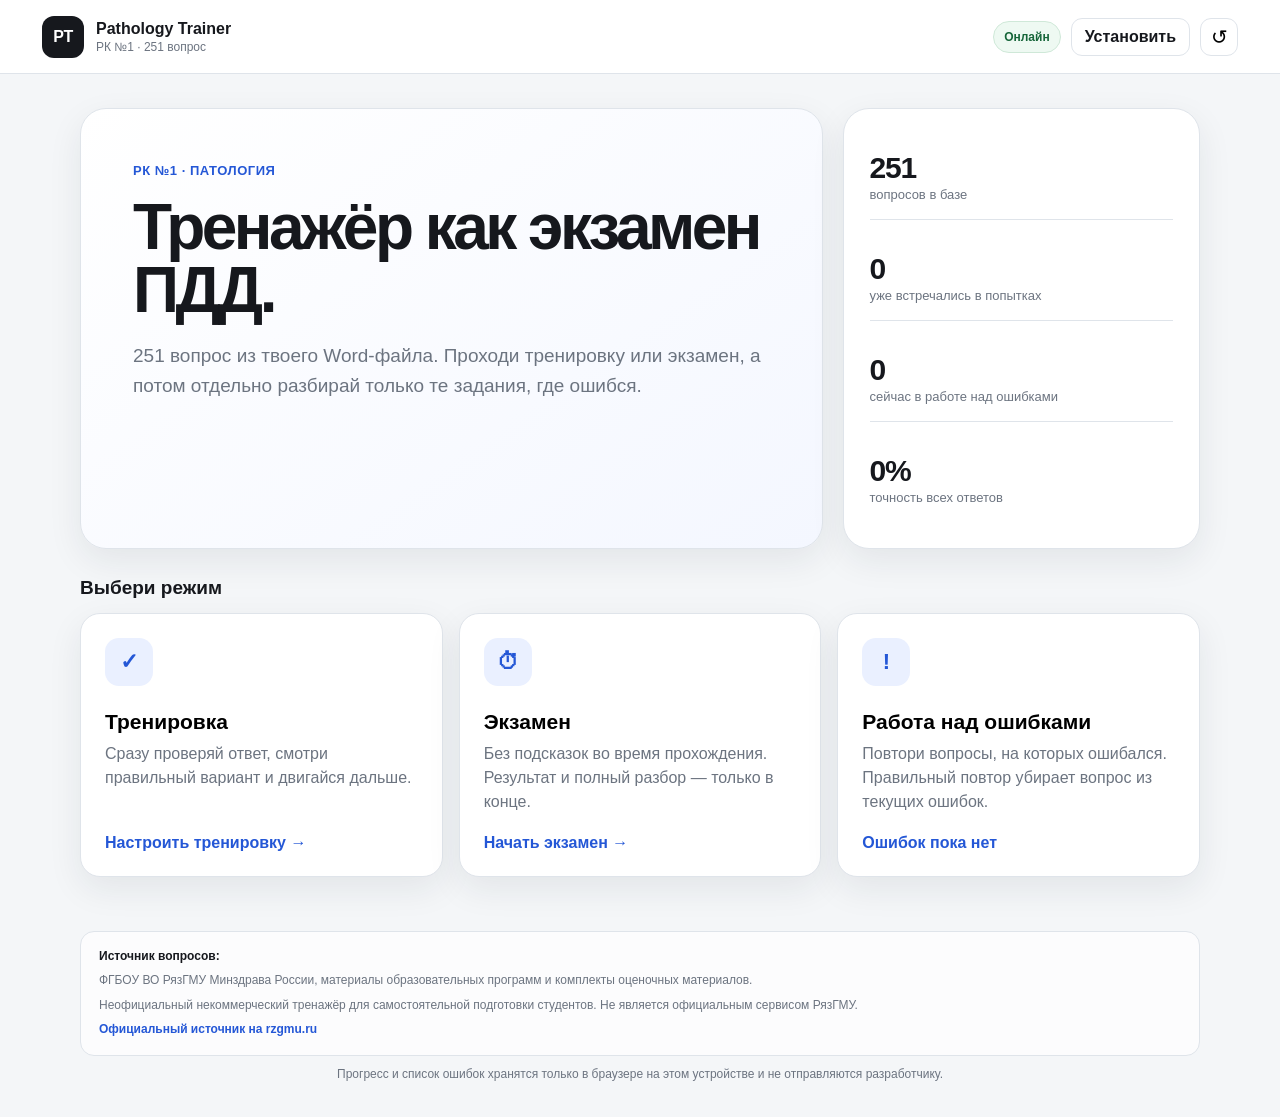
==== index.html @ e867bf4a "Add files via upload" ====
<!doctype html>
<html lang="ru">
<head>
  <meta charset="utf-8" />
  <meta name="viewport" content="width=device-width, initial-scale=1, viewport-fit=cover" />
  <meta name="theme-color" content="#16181d" />
  <meta name="color-scheme" content="light" />
  <meta name="description" content="Неофициальный некоммерческий учебный тренажёр по патологии: тренировка, экзамен и работа над ошибками." />
  <meta name="robots" content="noindex, nofollow, noarchive" />
  <meta name="referrer" content="no-referrer" />
  <meta http-equiv="Content-Security-Policy" content="default-src 'self'; script-src 'self'; style-src 'self' 'unsafe-inline'; img-src 'self' data:; connect-src 'self'; worker-src 'self'; manifest-src 'self'; object-src 'none'; frame-src 'none'; media-src 'none'; base-uri 'none'; form-action 'none'" />
  <meta name="apple-mobile-web-app-capable" content="yes" />
  <meta name="apple-mobile-web-app-status-bar-style" content="default" />
  <meta name="apple-mobile-web-app-title" content="Патология" />
  <title>Pathology Trainer — РК №1</title>
  <link rel="manifest" href="manifest.webmanifest" />
  <link rel="apple-touch-icon" href="icons/apple-touch-icon.png" />
  <link rel="icon" href="icons/icon-192.png" sizes="192x192" />
  <link rel="stylesheet" href="css/app.css" />
</head>
<body>
  <header class="topbar">
    <button class="brand" id="brandButton" type="button" aria-label="На главную">
      <span class="brand-mark">PT</span>
      <span><strong>Pathology Trainer</strong><small>РК №1 · 251 вопрос</small></span>
    </button>
    <div class="top-actions">
      <span class="network-pill" id="networkPill" aria-live="polite">Онлайн</span>
      <button class="install-button" id="installButton" type="button">Установить</button>
      <button class="icon-button" id="resetButton" type="button" title="Сбросить прогресс" aria-label="Сбросить прогресс">↺</button>
    </div>
  </header>

  <main id="app" class="app-shell" aria-live="polite"></main>

  <footer class="footer">
    <div class="source-notice">
      <strong>Источник вопросов:</strong> ФГБОУ ВО РязГМУ Минздрава России, материалы образовательных программ и комплекты оценочных материалов.
      <span>Неофициальный некоммерческий тренажёр для самостоятельной подготовки студентов. Не является официальным сервисом РязГМУ.</span>
      <a href="https://www.rzgmu.ru/sveden/education/eduop/" target="_blank" rel="noopener noreferrer external">Официальный источник на rzgmu.ru</a>
    </div>
    <div class="footer-meta">Прогресс и список ошибок хранятся только в браузере на этом устройстве и не отправляются разработчику.</div>
  </footer>

  <div class="toast" id="toast" role="status" aria-live="polite"></div>

  <dialog class="install-dialog" id="installDialog">
    <div class="dialog-head">
      <strong>Установить как приложение</strong>
      <button class="dialog-close" id="closeInstallDialog" type="button" aria-label="Закрыть">×</button>
    </div>
    <div id="installDialogBody" class="dialog-body"></div>
  </dialog>

  <script src="data/questions.js"></script>
  <script src="js/app.js"></script>
  <script src="js/pwa.js"></script>
</body>
</html>
---- css/app.css ----
:root {
  --bg: #f4f6f8;
  --panel: #ffffff;
  --text: #16181d;
  --muted: #6c7480;
  --line: #dfe4ea;
  --accent: #2457d6;
  --accent-soft: #eaf0ff;
  --good: #1d7a46;
  --good-soft: #eaf7ef;
  --bad: #b42318;
  --bad-soft: #fff0ee;
  --warn: #8a5b00;
  --warn-soft: #fff7df;
  --shadow: 0 12px 34px rgba(25, 37, 56, 0.08);
  --radius: 20px;
}

* { box-sizing: border-box; }
html { -webkit-text-size-adjust: 100%; }
body {
  margin: 0;
  min-height: 100vh;
  font-family: Inter, ui-sans-serif, -apple-system, BlinkMacSystemFont, "Segoe UI", Roboto, Arial, sans-serif;
  background: var(--bg);
  color: var(--text);
}
button, select, input { font: inherit; }
button { cursor: pointer; }

.topbar {
  position: sticky;
  top: 0;
  z-index: 20;
  display: flex;
  justify-content: space-between;
  align-items: center;
  gap: 16px;
  min-height: 74px;
  padding: 12px clamp(16px, 4vw, 42px);
  border-bottom: 1px solid var(--line);
  background: rgba(255,255,255,.93);
  backdrop-filter: blur(14px);
}
.brand {
  display: flex;
  align-items: center;
  gap: 12px;
  border: 0;
  background: transparent;
  padding: 0;
  color: inherit;
  text-align: left;
}
.brand-mark {
  display: grid;
  place-items: center;
  width: 42px;
  height: 42px;
  border-radius: 12px;
  background: var(--text);
  color: white;
  font-weight: 800;
  letter-spacing: -.03em;
}
.brand strong, .brand small { display: block; }
.brand strong { font-size: 16px; }
.brand small { margin-top: 2px; color: var(--muted); font-size: 12px; }
.top-actions { display: flex; align-items: center; gap: 10px; }
.icon-button {
  width: 38px;
  height: 38px;
  border: 1px solid var(--line);
  border-radius: 11px;
  background: white;
  font-size: 20px;
}

.app-shell {
  width: min(1120px, calc(100% - 28px));
  margin: 34px auto 54px;
}
.hero {
  display: grid;
  grid-template-columns: 1.35fr .65fr;
  gap: 20px;
  margin-bottom: 22px;
}
.hero-main, .hero-stats, .panel, .mode-card, .result-card, .review-card {
  border: 1px solid var(--line);
  background: var(--panel);
  box-shadow: var(--shadow);
}
.hero-main {
  border-radius: 26px;
  padding: clamp(26px, 5vw, 52px);
  background: linear-gradient(145deg, #ffffff 0%, #f4f7ff 100%);
}
.eyebrow {
  display: inline-flex;
  align-items: center;
  gap: 8px;
  margin-bottom: 18px;
  color: var(--accent);
  font-weight: 750;
  font-size: 13px;
  letter-spacing: .04em;
  text-transform: uppercase;
}
.hero h1 {
  margin: 0;
  max-width: 760px;
  font-size: clamp(34px, 6vw, 64px);
  line-height: .98;
  letter-spacing: -.055em;
}
.hero p {
  max-width: 710px;
  margin: 20px 0 0;
  color: var(--muted);
  font-size: clamp(16px, 2vw, 19px);
  line-height: 1.55;
}
.hero-stats {
  border-radius: 26px;
  padding: 26px;
  display: grid;
  align-content: center;
  gap: 16px;
}
.stat-line {
  padding: 16px 0;
  border-bottom: 1px solid var(--line);
}
.stat-line:last-child { border-bottom: 0; }
.stat-line strong { display: block; font-size: 30px; letter-spacing: -.04em; }
.stat-line span { color: var(--muted); font-size: 13px; }

.section-title { margin: 28px 0 14px; font-size: 19px; }
.mode-grid {
  display: grid;
  grid-template-columns: repeat(3, 1fr);
  gap: 16px;
}
.mode-card {
  min-height: 220px;
  border-radius: var(--radius);
  padding: 24px;
  display: flex;
  flex-direction: column;
  align-items: flex-start;
  text-align: left;
  transition: transform .15s ease, border-color .15s ease;
}
.mode-card:hover { transform: translateY(-2px); border-color: #b8c5db; }
.mode-icon {
  display: grid;
  place-items: center;
  width: 48px;
  height: 48px;
  border-radius: 14px;
  background: var(--accent-soft);
  color: var(--accent);
  font-weight: 800;
  font-size: 22px;
}
.mode-card h3 { margin: 24px 0 8px; font-size: 21px; }
.mode-card p { margin: 0; color: var(--muted); line-height: 1.5; }
.mode-card .mode-meta { margin-top: auto; padding-top: 20px; color: var(--accent); font-weight: 700; }

.panel {
  border-radius: var(--radius);
  padding: clamp(20px, 4vw, 34px);
}
.panel-head { margin-bottom: 24px; }
.panel-head h1 { margin: 0 0 8px; font-size: clamp(28px, 4vw, 40px); letter-spacing: -.04em; }
.panel-head p { margin: 0; color: var(--muted); line-height: 1.5; }
.settings-grid { display: grid; grid-template-columns: repeat(2, 1fr); gap: 16px; }
.field { display: grid; gap: 8px; }
.field label { font-weight: 700; font-size: 14px; }
select {
  width: 100%;
  min-height: 48px;
  padding: 0 13px;
  border: 1px solid var(--line);
  border-radius: 12px;
  background: white;
  color: var(--text);
}
.checkline {
  display: flex;
  align-items: center;
  gap: 10px;
  padding: 14px;
  border: 1px solid var(--line);
  border-radius: 12px;
}
.checkline input { width: 18px; height: 18px; }
.actions { display: flex; flex-wrap: wrap; gap: 10px; margin-top: 24px; }
.btn {
  min-height: 48px;
  padding: 0 18px;
  border: 1px solid transparent;
  border-radius: 12px;
  font-weight: 760;
}
.btn-primary { background: var(--text); color: white; }
.btn-secondary { background: white; border-color: var(--line); color: var(--text); }
.btn-accent { background: var(--accent); color: white; }
.btn:disabled { opacity: .45; cursor: not-allowed; }

.exam-layout { display: grid; grid-template-columns: minmax(0, 1fr) 270px; gap: 18px; }
.question-panel { border-radius: var(--radius); border: 1px solid var(--line); background: white; box-shadow: var(--shadow); overflow: hidden; }
.question-top {
  display: flex;
  justify-content: space-between;
  gap: 16px;
  padding: 18px 22px;
  border-bottom: 1px solid var(--line);
  background: #fafbfc;
}
.question-counter { font-weight: 800; }
.question-status { color: var(--muted); font-size: 14px; }
.timer { font-variant-numeric: tabular-nums; font-weight: 800; }
.timer.danger { color: var(--bad); }
.question-body { padding: clamp(20px, 4vw, 34px); }
.question-body h2 {
  margin: 0 0 22px;
  font-size: clamp(21px, 3vw, 30px);
  line-height: 1.25;
  letter-spacing: -.025em;
}
.multi-note {
  display: inline-block;
  margin: -8px 0 18px;
  padding: 7px 10px;
  border-radius: 8px;
  background: var(--warn-soft);
  color: var(--warn);
  font-size: 13px;
  font-weight: 700;
}
.options { display: grid; gap: 11px; }
.option {
  width: 100%;
  display: grid;
  grid-template-columns: 38px 1fr auto;
  align-items: center;
  gap: 12px;
  padding: 14px;
  border: 1px solid var(--line);
  border-radius: 14px;
  background: white;
  color: var(--text);
  text-align: left;
  line-height: 1.42;
}
.option:hover:not(:disabled) { border-color: #a9b7cc; }
.option.selected { border-color: var(--accent); background: var(--accent-soft); }
.option.correct { border-color: #74b58d; background: var(--good-soft); }
.option.wrong { border-color: #d99b95; background: var(--bad-soft); }
.option-index {
  display: grid;
  place-items: center;
  width: 34px;
  height: 34px;
  border-radius: 9px;
  background: #eef1f4;
  font-weight: 800;
}
.option.selected .option-index { background: var(--accent); color: white; }
.option.correct .option-index { background: var(--good); color: white; }
.option.wrong .option-index { background: var(--bad); color: white; }
.option-mark { font-weight: 900; }
.feedback {
  margin-top: 18px;
  padding: 14px 16px;
  border-radius: 12px;
  font-weight: 700;
}
.feedback.good { background: var(--good-soft); color: var(--good); }
.feedback.bad { background: var(--bad-soft); color: var(--bad); }
.question-actions {
  display: flex;
  justify-content: space-between;
  gap: 10px;
  padding: 18px 22px;
  border-top: 1px solid var(--line);
}
.side-panel {
  position: sticky;
  top: 92px;
  align-self: start;
  border-radius: var(--radius);
  border: 1px solid var(--line);
  background: white;
  box-shadow: var(--shadow);
  padding: 18px;
}
.side-panel h3 { margin: 0 0 12px; }
.question-grid { display: grid; grid-template-columns: repeat(5, 1fr); gap: 7px; }
.qnav {
  aspect-ratio: 1;
  border: 1px solid var(--line);
  border-radius: 8px;
  background: white;
  font-size: 12px;
  font-weight: 800;
}
.qnav.current { outline: 2px solid var(--accent); outline-offset: 1px; }
.qnav.answered { background: var(--accent-soft); border-color: #a8bceb; }
.qnav.good { background: var(--good-soft); border-color: #85c09a; color: var(--good); }
.qnav.bad { background: var(--bad-soft); border-color: #dda19b; color: var(--bad); }
.side-summary { margin-top: 16px; color: var(--muted); font-size: 13px; line-height: 1.5; }

.result-card { border-radius: 26px; padding: clamp(26px, 5vw, 52px); text-align: center; }
.score-ring {
  width: 160px;
  height: 160px;
  margin: 6px auto 24px;
  border-radius: 50%;
  display: grid;
  place-items: center;
  background: conic-gradient(var(--accent) var(--score), #e9edf2 0);
  position: relative;
}
.score-ring::after { content: ""; position: absolute; inset: 13px; background: white; border-radius: 50%; }
.score-ring strong { position: relative; z-index: 1; font-size: 36px; letter-spacing: -.05em; }
.result-card h1 { margin: 0 0 8px; font-size: 38px; }
.result-card > p { color: var(--muted); }
.result-stats { display: grid; grid-template-columns: repeat(3, 1fr); gap: 10px; max-width: 620px; margin: 28px auto; }
.result-stat { padding: 16px; border: 1px solid var(--line); border-radius: 14px; }
.result-stat strong { display: block; font-size: 25px; }
.result-stat span { color: var(--muted); font-size: 12px; }
.result-actions { justify-content: center; }

.review-list { display: grid; gap: 14px; }
.review-card { border-radius: 18px; padding: 22px; box-shadow: none; }
.review-card h3 { margin: 0 0 14px; line-height: 1.35; }
.answer-box { padding: 12px 14px; border-radius: 11px; margin-top: 9px; line-height: 1.45; }
.answer-box.user { background: var(--bad-soft); }
.answer-box.correct { background: var(--good-soft); }
.answer-box strong { display: block; margin-bottom: 4px; }
.empty-state { text-align: center; padding: 40px 20px; }
.empty-state .big { font-size: 54px; }
.empty-state h2 { margin: 12px 0 8px; }
.empty-state p { color: var(--muted); }
.footer {
  width: min(1120px, calc(100% - 28px));
  margin: 0 auto;
  color: var(--muted);
  font-size: 12px;
  padding: 0 0 34px;
}
.source-notice {
  display: grid;
  gap: 7px;
  padding: 16px 18px;
  border: 1px solid var(--line);
  border-radius: 14px;
  background: rgba(255,255,255,.72);
  line-height: 1.45;
}
.source-notice strong { color: var(--text); }
.source-notice a { color: var(--accent); font-weight: 700; text-decoration: none; }
.source-notice a:hover { text-decoration: underline; }
.footer-meta { margin-top: 10px; text-align: center; line-height: 1.45; }

@media (max-width: 860px) {
  .hero, .exam-layout { grid-template-columns: 1fr; }
  .mode-grid { grid-template-columns: 1fr; }
  .mode-card { min-height: 185px; }
  .side-panel { position: static; order: -1; }
  .question-grid { grid-template-columns: repeat(10, 1fr); }
}
@media (max-width: 620px) {
  .app-shell { width: min(100% - 18px, 1120px); margin-top: 18px; }
  .topbar { padding: 10px 12px; }
    .brand strong { font-size: 14px; }
  .hero-main, .hero-stats, .panel, .result-card { border-radius: 18px; }
  .hero h1 { font-size: 42px; }
  .settings-grid, .result-stats { grid-template-columns: 1fr; }
  .question-grid { grid-template-columns: repeat(8, 1fr); }
  .question-top, .question-actions { padding: 14px; }
  .question-body { padding: 18px 14px; }
  .question-actions { flex-wrap: wrap; }
  .question-actions .btn { flex: 1; }
  .option { grid-template-columns: 34px 1fr auto; padding: 12px; }
}

/* Mobile refinements */
button, .option, .qnav, summary { touch-action: manipulation; }
.question-nav-details > summary {
  list-style: none;
  cursor: pointer;
  font-weight: 800;
  padding: 2px 0 12px;
}
.question-nav-details > summary::-webkit-details-marker { display: none; }
.question-nav-details > summary::after {
  content: "▾";
  float: right;
  color: var(--muted);
}
.question-nav-details[open] > summary::after { content: "▴"; }
.continue-card { border-color: #b9c8ee; }

@media (max-width: 860px) {
  .side-panel { order: initial; position: static; }
  .question-nav-details:not([open]) .question-grid,
  .question-nav-details:not([open]) .side-summary { display: none; }
}

@media (max-width: 620px) {
  body { padding-bottom: env(safe-area-inset-bottom); }
  .topbar { min-height: 62px; }
  .brand-mark { width: 38px; height: 38px; }
  .hero h1 { font-size: clamp(34px, 11vw, 44px); }
  .hero-main { padding: 26px 20px; }
  .hero-stats { padding: 18px 20px; }
  .mode-card { min-height: 170px; padding: 20px; }
  .btn { min-height: 52px; }
  .option { min-height: 58px; }
  .side-panel { padding: 14px; }
  .question-grid { grid-template-columns: repeat(6, 1fr); }
  .question-actions {
    position: sticky;
    bottom: 0;
    z-index: 10;
    background: rgba(255,255,255,.96);
    backdrop-filter: blur(10px);
    padding-bottom: calc(14px + env(safe-area-inset-bottom));
  }
  .footer { width: min(100% - 18px, 1120px); padding-bottom: calc(24px + env(safe-area-inset-bottom)); }
}

/* PWA / universal version */
.network-pill {
  padding: 8px 10px;
  border-radius: 999px;
  border: 1px solid #cfe8d8;
  background: #eef9f2;
  color: #17663a;
  font-size: 12px;
  font-weight: 750;
}
.network-pill.offline {
  border-color: #ead9a7;
  background: #fff7df;
  color: #7c5600;
}
.install-button {
  min-height: 38px;
  padding: 0 13px;
  border: 1px solid var(--line);
  border-radius: 11px;
  background: white;
  color: var(--text);
  font-weight: 750;
}
.install-button:hover { border-color: #a9b7cc; }
.install-button[hidden] { display: none !important; }
.install-dialog {
  width: min(520px, calc(100% - 28px));
  border: 1px solid var(--line);
  border-radius: 20px;
  padding: 0;
  color: var(--text);
  background: white;
  box-shadow: 0 24px 80px rgba(14, 21, 34, .22);
}
.install-dialog::backdrop { background: rgba(12, 18, 28, .45); }
.dialog-head {
  display: flex;
  justify-content: space-between;
  align-items: center;
  gap: 12px;
  padding: 18px 20px;
  border-bottom: 1px solid var(--line);
}
.dialog-close {
  width: 36px;
  height: 36px;
  border: 0;
  border-radius: 10px;
  background: #f0f2f5;
  font-size: 24px;
  line-height: 1;
}
.dialog-body { padding: 20px; line-height: 1.55; }
.dialog-body p:first-child { margin-top: 0; }
.dialog-body ol { padding-left: 22px; }
.dialog-body li + li { margin-top: 8px; }
.dialog-note {
  margin: 18px 0 0;
  padding: 12px 14px;
  border-radius: 12px;
  background: var(--accent-soft);
  color: #24478f;
}
.toast {
  position: fixed;
  left: 50%;
  bottom: calc(24px + env(safe-area-inset-bottom));
  z-index: 100;
  max-width: min(440px, calc(100% - 28px));
  transform: translate(-50%, 24px);
  padding: 12px 16px;
  border-radius: 12px;
  background: #16181d;
  color: white;
  font-size: 14px;
  opacity: 0;
  pointer-events: none;
  transition: .2s ease;
}
.toast.show { opacity: 1; transform: translate(-50%, 0); }

@media (max-width: 620px) {
  .network-pill { display: none; }
  .install-button { min-height: 38px; padding-inline: 10px; font-size: 12px; }
  .top-actions { gap: 6px; }
}
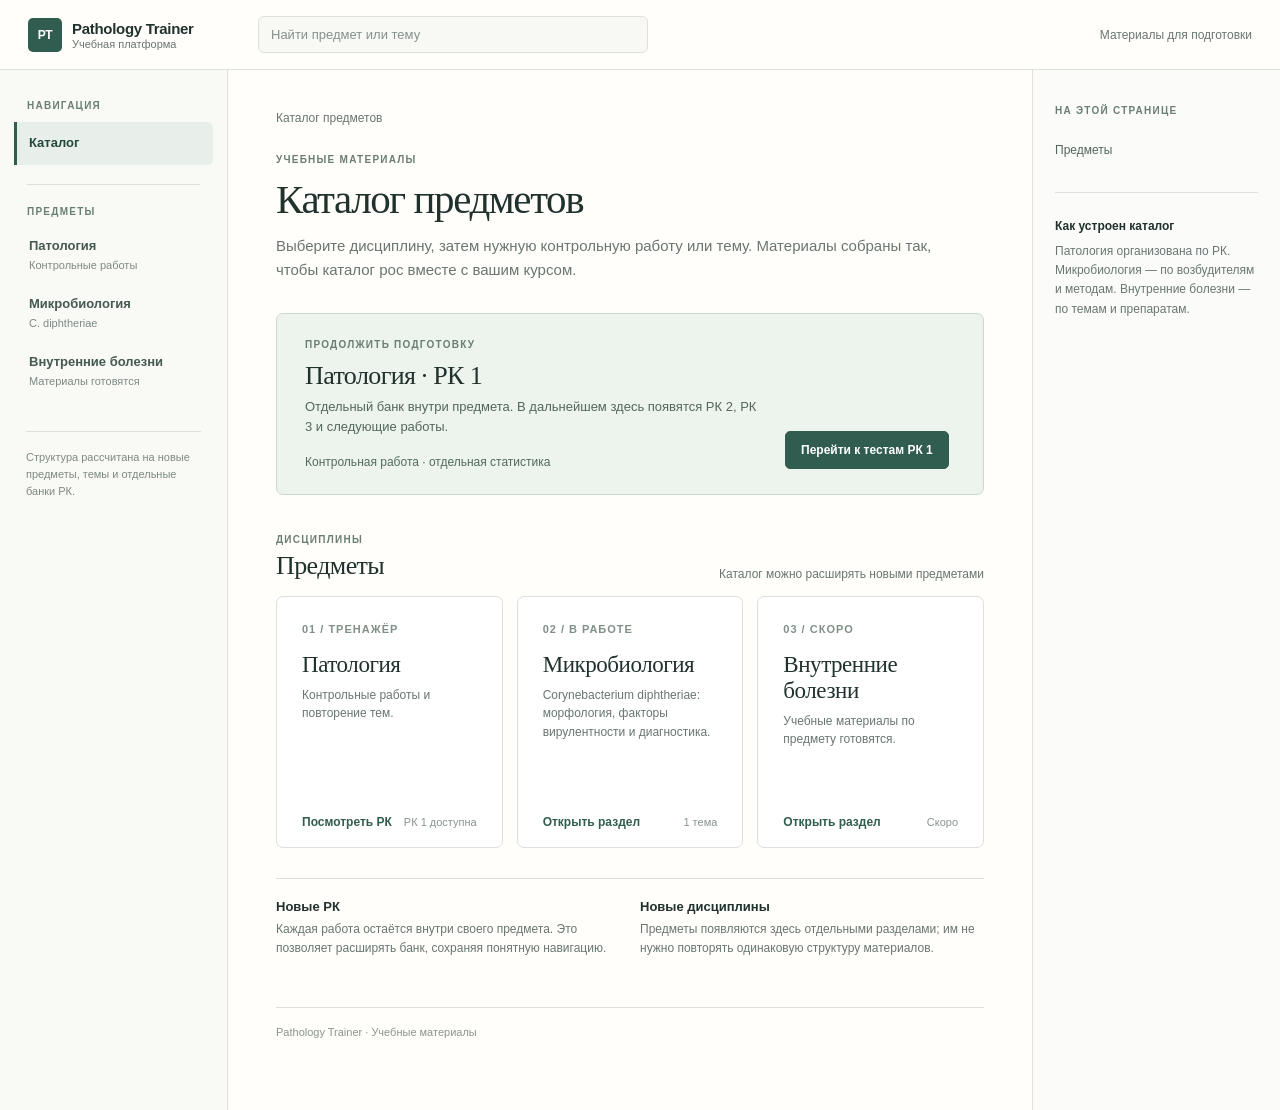
==== commit 3d647f36: "Add expandable subject catalog around existing RK1 trainer" ====
--- a/index.html
+++ b/index.html
@@ -1,59 +1,51 @@
 <!doctype html>
 <html lang="ru">
 <head>
-  <meta charset="utf-8" />
-  <meta name="viewport" content="width=device-width, initial-scale=1, viewport-fit=cover" />
-  <meta name="theme-color" content="#16181d" />
-  <meta name="color-scheme" content="light" />
-  <meta name="description" content="Неофициальный некоммерческий учебный тренажёр по патологии: тренировка, экзамен и работа над ошибками." />
-  <meta name="robots" content="noindex, nofollow, noarchive" />
-  <meta name="referrer" content="no-referrer" />
-  <meta http-equiv="Content-Security-Policy" content="default-src 'self'; script-src 'self'; style-src 'self' 'unsafe-inline'; img-src 'self' data:; connect-src 'self'; worker-src 'self'; manifest-src 'self'; object-src 'none'; frame-src 'none'; media-src 'none'; base-uri 'none'; form-action 'none'" />
-  <meta name="apple-mobile-web-app-capable" content="yes" />
-  <meta name="apple-mobile-web-app-status-bar-style" content="default" />
-  <meta name="apple-mobile-web-app-title" content="Патология" />
-  <title>Pathology Trainer — РК №1</title>
-  <link rel="manifest" href="manifest.webmanifest" />
-  <link rel="apple-touch-icon" href="icons/apple-touch-icon.png" />
-  <link rel="icon" href="icons/icon-192.png" sizes="192x192" />
-  <link rel="stylesheet" href="css/app.css" />
+  <meta charset="utf-8">
+  <meta name="viewport" content="width=device-width, initial-scale=1">
+  <meta name="theme-color" content="#f3f4ef">
+  <meta name="color-scheme" content="light">
+  <meta name="description" content="Учебные материалы по патологии, микробиологии и внутренним болезням. Тренировка, экзамен и работа над ошибками по патологии.">
+  <meta name="robots" content="noindex, nofollow, noarchive">
+  <meta name="referrer" content="no-referrer">
+  <meta http-equiv="Content-Security-Policy" content="default-src 'self'; script-src 'self'; style-src 'self'; img-src 'self' data:; connect-src 'self'; worker-src 'self'; manifest-src 'self'; object-src 'none'; frame-src 'none'; media-src 'none'; base-uri 'none'; form-action 'none'">
+  <link rel="manifest" href="manifest.webmanifest">
+  <link rel="apple-touch-icon" href="icons/apple-touch-icon.png">
+  <link rel="icon" href="icons/icon-192.png" sizes="192x192">
+  <title>Pathology Trainer — учебные материалы</title>
+  <link rel="stylesheet" href="css/catalog.css">
 </head>
 <body>
-  <header class="topbar">
-    <button class="brand" id="brandButton" type="button" aria-label="На главную">
-      <span class="brand-mark">PT</span>
-      <span><strong>Pathology Trainer</strong><small>РК №1 · 251 вопрос</small></span>
-    </button>
-    <div class="top-actions">
-      <span class="network-pill" id="networkPill" aria-live="polite">Онлайн</span>
-      <button class="install-button" id="installButton" type="button">Установить</button>
-      <button class="icon-button" id="resetButton" type="button" title="Сбросить прогресс" aria-label="Сбросить прогресс">↺</button>
-    </div>
-  </header>
-
-  <main id="app" class="app-shell" aria-live="polite"></main>
-
-  <footer class="footer">
-    <div class="source-notice">
-      <strong>Источник вопросов:</strong> ФГБОУ ВО РязГМУ Минздрава России, материалы образовательных программ и комплекты оценочных материалов.
-      <span>Неофициальный некоммерческий тренажёр для самостоятельной подготовки студентов. Не является официальным сервисом РязГМУ.</span>
-      <a href="https://www.rzgmu.ru/sveden/education/eduop/" target="_blank" rel="noopener noreferrer external">Официальный источник на rzgmu.ru</a>
-    </div>
-    <div class="footer-meta">Прогресс и список ошибок хранятся только в браузере на этом устройстве и не отправляются разработчику.</div>
-  </footer>
-
-  <div class="toast" id="toast" role="status" aria-live="polite"></div>
-
-  <dialog class="install-dialog" id="installDialog">
-    <div class="dialog-head">
-      <strong>Установить как приложение</strong>
-      <button class="dialog-close" id="closeInstallDialog" type="button" aria-label="Закрыть">×</button>
-    </div>
-    <div id="installDialogBody" class="dialog-body"></div>
-  </dialog>
-
-  <script src="data/questions.js"></script>
-  <script src="js/app.js"></script>
+  <div class="app">
+    <header class="topbar">
+      <button class="brand" type="button" data-view="catalog" aria-label="Открыть каталог предметов">
+        <span class="brand-mark">PT</span>
+        <span><span class="brand-name">Pathology Trainer</span><span class="brand-sub">Учебная платформа</span></span>
+      </button>
+      <div class="search-wrap">
+        <input id="site-search" class="site-search" type="search" placeholder="Найти предмет или тему" aria-label="Поиск по предметам и темам" autocomplete="off">
+        <div id="search-results" class="search-results" hidden></div>
+      </div>
+      <div class="topbar-note">Материалы для подготовки</div>
+    </header>
+    <aside class="sidebar" aria-label="Основная навигация">
+      <div class="side-title">Навигация</div>
+      <nav class="side-nav" aria-label="Разделы">
+        <button class="side-item" type="button" data-view="catalog">Каталог</button>
+      </nav>
+      <div class="side-divider"></div>
+      <div class="side-title">Предметы</div>
+      <nav class="side-nav" aria-label="Предметы">
+        <button class="side-item" type="button" data-view="pathology">Патология<small>Контрольные работы</small></button>
+        <button class="side-item" type="button" data-view="micro">Микробиология<small>C. diphtheriae</small></button>
+        <button class="side-item" type="button" data-view="internal">Внутренние болезни<small>Материалы готовятся</small></button>
+      </nav>
+      <div class="sidebar-note">Структура рассчитана на новые предметы, темы и отдельные банки РК.</div>
+    </aside>
+    <main class="main" id="main"><div class="main-inner" id="main-inner"></div></main>
+    <aside class="rail" aria-label="Оглавление и справка"><div class="rail-inner" id="rail-inner"></div></aside>
+  </div>
+  <script src="js/catalog.js"></script>
   <script src="js/pwa.js"></script>
 </body>
 </html>
--- a/css/catalog.css
+++ b/css/catalog.css
@@ -0,0 +1,236 @@
+    :root {
+      color-scheme: light;
+      --paper: #f3f4ef;
+      --surface: #fffefa;
+      --ink: #21312e;
+      --muted: #697672;
+      --line: #dce1d9;
+      --green: #315d50;
+      --green-dark: #23483e;
+      --green-pale: #e8efea;
+      --clay: #a7694b;
+      --clay-pale: #f4ece6;
+      --blue: #56728a;
+      --blue-pale: #ebf0f4;
+      --serif: Georgia, "Times New Roman", serif;
+      --sans: "Segoe UI", Arial, sans-serif;
+    }
+    * { box-sizing: border-box; }
+    html { scroll-behavior: smooth; }
+    body { margin: 0; background: var(--paper); color: var(--ink); font-family: var(--sans); font-size: 15px; }
+    button, input { font: inherit; }
+    button { cursor: pointer; }
+    a { color: inherit; }
+    a:focus-visible, button:focus-visible, input:focus-visible, summary:focus-visible { outline: 3px solid #99b8a7; outline-offset: 3px; }
+    .app { display: grid; grid-template-columns: 228px minmax(0, 1fr) 248px; grid-template-rows: 70px minmax(calc(100vh - 70px), auto); min-height: 100vh; max-width: 1800px; margin: auto; background: var(--surface); box-shadow: 0 0 0 1px var(--line); }
+    .topbar { grid-column: 1 / -1; display: flex; align-items: center; gap: 30px; position: sticky; top: 0; z-index: 10; padding: 0 28px; border-bottom: 1px solid var(--line); background: rgba(255,254,250,.97); backdrop-filter: blur(10px); }
+    .brand { flex: 0 0 200px; display: flex; align-items: center; gap: 10px; text-align: left; border: 0; padding: 0; background: transparent; color: var(--ink); }
+    .brand-mark { display: grid; place-items: center; width: 34px; height: 34px; border-radius: 5px; background: var(--green); color: white; font-size: 12px; font-weight: 800; letter-spacing: -.5px; }
+    .brand-name { display: block; font-size: 15px; font-weight: 750; letter-spacing: -.3px; }
+    .brand-sub { display: block; margin-top: 1px; color: var(--muted); font-size: 11px; }
+    .search-wrap { position: relative; width: min(390px, 100%); }
+    .site-search { width: 100%; height: 37px; border: 1px solid var(--line); border-radius: 6px; padding: 0 12px; background: #f8f9f5; color: var(--ink); font-size: 13px; }
+    .site-search::placeholder { color: #86918d; }
+    .search-results { position: absolute; top: calc(100% + 7px); left: 0; right: 0; z-index: 20; padding: 6px; border: 1px solid var(--line); border-radius: 8px; background: white; box-shadow: 0 18px 45px #1d30271e; }
+    .search-results[hidden] { display: none; }
+    .search-result { display: block; width: 100%; padding: 10px; border: 0; border-radius: 4px; background: white; text-align: left; color: var(--ink); }
+    .search-result:hover { background: var(--green-pale); }
+    .search-result strong { display: block; font-size: 13px; }
+    .search-result small { display: block; margin-top: 3px; color: var(--muted); font-size: 11px; }
+    .search-empty { padding: 13px 10px; color: var(--muted); font-size: 12px; }
+    .topbar-note { margin-left: auto; color: var(--muted); font-size: 12px; white-space: nowrap; }
+    .sidebar { grid-column: 1; grid-row: 2; padding: 30px 14px 22px; border-right: 1px solid var(--line); background: #f9faf6; }
+    .side-title, .rail-title, .eyebrow { color: #6a7e74; font-size: 10px; font-weight: 800; letter-spacing: 1.25px; text-transform: uppercase; }
+    .side-title { margin: 0 13px 11px; }
+    .side-nav { display: grid; gap: 4px; }
+    .side-item { display: block; width: 100%; min-height: 43px; padding: 10px 12px; border: 0; border-left: 3px solid transparent; border-radius: 0 5px 5px 0; background: transparent; text-align: left; color: #465852; font-size: 13px; font-weight: 600; line-height: 1.3; }
+    .side-item:hover { background: #eef2eb; }
+    .side-item[aria-current="page"] { border-left-color: var(--green); background: var(--green-pale); color: var(--green-dark); }
+    .side-item small { display: block; margin-top: 3px; color: #7e8a84; font-size: 11px; font-weight: 400; }
+    .side-divider { height: 1px; margin: 19px 13px 21px; background: var(--line); }
+    .sidebar-note { margin: 32px 12px 0; padding-top: 17px; border-top: 1px solid var(--line); color: #7d8981; font-size: 11px; line-height: 1.55; }
+    .main { grid-column: 2; grid-row: 2; min-width: 0; padding: 41px 48px 72px; }
+    .main-inner { max-width: 940px; margin: 0 auto; }
+    .rail { grid-column: 3; grid-row: 2; border-left: 1px solid var(--line); padding: 33px 22px; background: #fbfcf9; }
+    .rail-inner { position: sticky; top: 105px; }
+    .rail-title { margin-bottom: 17px; }
+    .rail-link { display: block; width: 100%; padding: 9px 0; border: 0; background: transparent; text-align: left; color: #54645e; font-size: 12px; line-height: 1.4; }
+    .rail-link:hover { color: var(--green); text-decoration: underline; }
+    .rail-rule { height: 1px; margin: 24px 0; background: var(--line); }
+    .rail-note { color: var(--muted); font-size: 12px; line-height: 1.6; }
+    .rail-note b { display: block; margin-bottom: 6px; color: var(--ink); font-size: 12px; }
+    .breadcrumb { margin-bottom: 29px; color: var(--muted); font-size: 12px; }
+    .breadcrumb button { border: 0; padding: 0; background: transparent; color: var(--muted); font-size: inherit; }
+    .breadcrumb button:hover { color: var(--green); text-decoration: underline; }
+    .breadcrumb span { padding: 0 8px; color: #a9b4aa; }
+    .page-head { margin-bottom: 31px; }
+    .page-head h1 { max-width: 790px; margin: 11px 0 11px; font-family: var(--serif); font-size: clamp(31px, 3.2vw, 45px); font-weight: 500; letter-spacing: -1.4px; line-height: 1.14; }
+    .page-head p { max-width: 700px; margin: 0; color: var(--muted); font-size: 15px; line-height: 1.62; }
+    .section-heading { display: flex; align-items: end; justify-content: space-between; gap: 18px; margin: 39px 0 15px; }
+    .section-heading h2 { margin: 6px 0 0; font-family: var(--serif); font-size: 26px; font-weight: 500; letter-spacing: -.6px; }
+    .section-heading small { color: var(--muted); font-size: 12px; }
+    .feature { display: grid; grid-template-columns: minmax(0,1fr) 170px; gap: 24px; padding: 25px 28px; border: 1px solid #cbd9d0; border-radius: 7px; background: #edf3ed; }
+    .feature h2 { margin: 11px 0 6px; font-family: var(--serif); font-size: 26px; font-weight: 500; letter-spacing: -.6px; }
+    .feature p { max-width: 610px; margin: 0; color: #53675d; font-size: 13px; line-height: 1.55; }
+    .feature-meta { margin-top: 17px; color: #526b5e; font-size: 12px; }
+    .feature-action { align-self: end; }
+    .btn-primary, .btn-secondary { display: inline-flex; justify-content: center; align-items: center; min-height: 38px; padding: 0 15px; border-radius: 5px; font-size: 12px; font-weight: 700; white-space: nowrap; }
+    .btn-primary { border: 1px solid var(--green); background: var(--green); color: #fff; }
+    .btn-primary:hover { background: var(--green-dark); }
+    .btn-secondary { border: 1px solid #becdc2; background: #fffefa; color: var(--green-dark); }
+    .btn-secondary:hover { background: var(--green-pale); }
+    .subject-grid { display: grid; grid-template-columns: repeat(3, minmax(0,1fr)); gap: 14px; }
+    .subject-card { display: flex; flex-direction: column; min-height: 252px; overflow: hidden; border: 1px solid var(--line); border-radius: 7px; background: #fff; text-align: left; color: var(--ink); transition: transform .18s ease, box-shadow .18s ease, border-color .18s ease; }
+    .subject-card:hover { transform: translateY(-2px); border-color: #b7c9bb; box-shadow: 0 11px 26px #213a2b12; }
+    .subject-card .card-top { height: 6px; background: var(--green); }
+    .subject-card.micro .card-top { background: var(--blue); }
+    .subject-card.internal .card-top { background: var(--clay); }
+    .subject-card .card-body { display: flex; flex: 1; flex-direction: column; padding: 19px 19px 17px; }
+    .card-index { color: #819087; font-size: 11px; font-weight: 700; letter-spacing: 1px; }
+    .subject-card h3 { margin: 17px 0 8px; font-family: var(--serif); font-size: 23px; font-weight: 500; letter-spacing: -.45px; }
+    .subject-card p { margin: 0; color: var(--muted); font-size: 12px; line-height: 1.55; }
+    .card-footer { display: flex; align-items: center; justify-content: space-between; gap: 8px; margin-top: auto; padding-top: 24px; color: var(--green); font-size: 12px; font-weight: 700; }
+    .card-footer small { color: #87938c; font-size: 11px; font-weight: 400; }
+    .catalog-note { display: grid; grid-template-columns: 1fr 1fr; gap: 20px; margin-top: 30px; padding: 20px 0 0; border-top: 1px solid var(--line); }
+    .catalog-note b { display: block; margin-bottom: 6px; font-size: 13px; }
+    .catalog-note p { margin: 0; color: var(--muted); font-size: 12px; line-height: 1.6; }
+    .page-actions { display: flex; flex-wrap: wrap; align-items: center; gap: 10px; margin-top: 23px; }
+    .chip { display: inline-block; padding: 6px 9px; border-radius: 4px; background: var(--green-pale); color: var(--green-dark); font-size: 11px; font-weight: 700; }
+    .chip.clay { background: var(--clay-pale); color: #80563d; }
+    .chip.blue { background: var(--blue-pale); color: #3d647c; }
+    .tabs { display: flex; gap: 5px; overflow-x: auto; border-bottom: 1px solid var(--line); }
+    .tab { flex: none; padding: 11px 15px 12px; border: 0; border-bottom: 2px solid transparent; background: transparent; color: var(--muted); font-size: 13px; font-weight: 600; }
+    .tab:hover { color: var(--green); }
+    .tab[aria-selected="true"] { border-bottom-color: var(--green); color: var(--green-dark); }
+    .bank-panel, .content-card { border: 1px solid var(--line); border-radius: 7px; background: #fff; }
+    .bank-panel { padding: 26px; margin-top: 22px; }
+    .bank-panel h2 { margin: 8px 0 7px; font-family: var(--serif); font-size: 27px; font-weight: 500; }
+    .bank-panel > p { max-width: 610px; margin: 0 0 22px; color: var(--muted); font-size: 13px; line-height: 1.6; }
+    .mode-list { border-top: 1px solid var(--line); }
+    .mode-row { display: grid; grid-template-columns: 110px minmax(0,1fr); gap: 14px; padding: 15px 0; border-bottom: 1px solid var(--line); font-size: 13px; }
+    .mode-row b { color: var(--ink); }
+    .mode-row span { color: var(--muted); line-height: 1.5; }
+    .next-bank { margin-top: 24px; padding: 16px 18px; border-left: 3px solid #bdcbbf; background: #f4f6f2; color: #58685e; font-size: 12px; line-height: 1.55; }
+    .next-bank b { display: block; margin-bottom: 4px; color: var(--ink); }
+    .source-strip { display: flex; align-items: center; justify-content: space-between; gap: 16px; padding: 13px 16px; border: 1px solid var(--line); border-radius: 5px; background: #fafbf8; color: var(--muted); font-size: 12px; line-height: 1.5; }
+    .source-strip b { color: var(--ink); }
+    .photo-card { display: grid; grid-template-columns: minmax(0,1.05fr) minmax(0,.95fr); margin: 24px 0 0; overflow: hidden; border: 1px solid var(--line); border-radius: 7px; background: #f4f6f2; scroll-margin-top: 93px; }
+    .photo-card img { display: block; width: 100%; height: 285px; object-fit: cover; }
+    .photo-info { display: flex; flex-direction: column; align-items: start; justify-content: center; padding: 27px; }
+    .photo-info h2 { margin: 9px 0 9px; font-family: var(--serif); font-size: 26px; font-weight: 500; line-height: 1.18; }
+    .photo-info p { margin: 0; color: var(--muted); font-size: 12px; line-height: 1.6; }
+    .photo-info a { margin-top: 21px; color: var(--green); font-size: 12px; font-weight: 700; text-underline-offset: 3px; }
+    .fact-grid { display: grid; grid-template-columns: repeat(3, minmax(0,1fr)); gap: 10px; margin-top: 17px; }
+    .fact { padding: 16px; border: 1px solid var(--line); border-radius: 5px; background: white; }
+    .fact strong { display: block; font-family: var(--serif); font-size: 23px; font-weight: 500; }
+    .fact span { display: block; margin-top: 5px; color: var(--muted); font-size: 11px; line-height: 1.45; }
+    .article-section { margin-top: 43px; scroll-margin-top: 93px; }
+    .article-section h2 { margin: 8px 0 15px; font-family: var(--serif); font-size: 28px; font-weight: 500; letter-spacing: -.5px; }
+    .article-section > p { margin: 0 0 14px; color: #586860; font-size: 13px; line-height: 1.65; }
+    .split-cards { display: grid; grid-template-columns: 1fr 1fr; gap: 12px; }
+    .content-card { padding: 20px 21px; }
+    .content-card h3 { margin: 10px 0 7px; font-size: 15px; }
+    .content-card p { margin: 0; color: var(--muted); font-size: 12px; line-height: 1.65; }
+    .factor-list, .method-list, .classification-list { border-top: 1px solid var(--line); }
+    .factor-row, .method-row, .classification-row { display: grid; grid-template-columns: 42px minmax(0,1fr); gap: 17px; padding: 17px 0; border-bottom: 1px solid var(--line); }
+    .row-no { padding-top: 3px; color: #799082; font-size: 12px; font-weight: 800; }
+    .factor-row h3, .method-row h3, .classification-row h3 { margin: 0 0 6px; font-size: 14px; }
+    .factor-row p, .method-row p, .classification-row p { margin: 0; color: var(--muted); font-size: 12px; line-height: 1.65; }
+    .factor-row.featured h3 { color: var(--green-dark); }
+    .method-row { grid-template-columns: 42px minmax(0,1fr) 110px; }
+    .method-type { align-self: start; justify-self: end; color: var(--green); font-size: 11px; font-weight: 700; text-align: right; }
+    .editor-note { margin-top: 21px; padding: 14px 17px; border-left: 3px solid #b79372; background: #f8f3ed; color: #675a4b; font-size: 12px; line-height: 1.6; }
+    .editor-note b { color: #6e4d31; }
+    .coming-card { display: grid; grid-template-columns: minmax(240px,.82fr) minmax(0,1.18fr); align-items: center; min-height: 350px; margin-top: 25px; padding: 24px 27px 0; overflow: hidden; border: 1px solid #d9e0d8; border-radius: 8px; background: linear-gradient(135deg,#f7f8f3 0%,#eef3ed 100%); }
+    .coming-copy { align-self: center; padding-bottom: 24px; }
+    .coming-copy .eyebrow { color: var(--green); }
+    .coming-copy h2 { max-width: 360px; margin: 12px 0 10px; font-family: var(--serif); font-size: clamp(27px,3vw,37px); font-weight: 500; letter-spacing: -.8px; line-height: 1.13; }
+    .coming-copy p { max-width: 390px; margin: 0; color: var(--muted); font-size: 14px; line-height: 1.7; }
+    .coming-status { display: inline-flex; align-items: center; gap: 8px; margin-top: 20px; color: #52645b; font-size: 12px; font-weight: 650; }
+    .coming-status::before { width: 7px; height: 7px; border-radius: 50%; background: #73917e; content: ""; }
+    .coming-crew { display: flex; align-items: end; justify-content: center; gap: 0; min-width: 0; height: 320px; overflow: hidden; }
+    .coming-crew img { display: block; flex: 1 1 0; width: 33.333%; max-width: 190px; height: 300px; object-fit: contain; object-position: center bottom; animation: crew-float 4.8s ease-in-out infinite; }
+    .coming-crew img:nth-child(2) { animation-delay: -1.4s; }
+    .coming-crew img:nth-child(3) { animation-delay: -2.8s; }
+    .coming-card.compact { grid-template-columns: minmax(260px,.9fr) minmax(0,1.1fr); min-height: 178px; margin: 0 0 25px; padding: 14px 22px 0; }
+    .coming-card.compact .coming-copy { padding-bottom: 18px; }
+    .coming-card.compact .coming-copy h2 { max-width: 430px; margin: 7px 0 5px; font-family: var(--sans); font-size: 17px; font-weight: 700; letter-spacing: -.2px; line-height: 1.35; }
+    .coming-card.compact .coming-copy p { font-size: 12px; line-height: 1.55; }
+    .coming-card.compact .coming-status { margin-top: 11px; }
+    .coming-card.compact .coming-crew { height: 162px; }
+    .coming-card.compact .coming-crew img { height: 154px; max-width: 112px; }
+    @keyframes crew-float { 0%,100% { transform: translateY(0); } 50% { transform: translateY(-7px); } }
+    @media (prefers-reduced-motion: reduce) { .coming-crew img { animation: none; } }
+    .treatment-list { display: grid; gap: 9px; }
+    .treatment-list details { border: 1px solid var(--line); border-radius: 5px; background: #fff; }
+    .treatment-list summary { padding: 15px 18px; color: var(--ink); font-size: 13px; font-weight: 700; cursor: pointer; }
+    .treatment-list details[open] summary { border-bottom: 1px solid var(--line); }
+    .treatment-list details p { margin: 0; padding: 14px 18px 17px; color: var(--muted); font-size: 12px; line-height: 1.65; }
+    .drug-tools { display: flex; align-items: center; gap: 12px; margin: 22px 0 14px; }
+    .drug-search { width: min(360px, 100%); height: 37px; padding: 0 11px; border: 1px solid var(--line); border-radius: 5px; background: #fff; color: var(--ink); font-size: 12px; }
+    .drug-count { color: var(--muted); font-size: 11px; }
+    .drug-grid { display: grid; grid-template-columns: repeat(2, minmax(0,1fr)); gap: 8px; }
+    .drug-item { display: flex; align-items: center; gap: 10px; min-width: 0; min-height: 49px; padding: 10px 12px; border: 1px solid var(--line); border-radius: 5px; background: #fff; text-align: left; color: var(--ink); font-size: 12px; }
+    .drug-item:hover, .drug-item[aria-pressed="true"] { border-color: #aac3b2; background: var(--green-pale); }
+    .drug-num { flex: 0 0 24px; color: #829189; font-size: 10px; font-weight: 800; }
+    .drug-name { overflow: hidden; text-overflow: ellipsis; white-space: nowrap; }
+    .drug-detail { margin-top: 23px; padding: 22px; border: 1px solid var(--line); border-radius: 5px; background: #fff; scroll-margin-top: 92px; }
+    .drug-detail h3 { margin: 8px 0 6px; font-family: var(--serif); font-size: 25px; font-weight: 500; }
+    .drug-detail p { margin: 0; color: var(--muted); font-size: 12px; line-height: 1.65; }
+    .drug-facts { display: grid; grid-template-columns: repeat(2,1fr); gap: 16px; margin-top: 18px; padding-top: 17px; border-top: 1px solid var(--line); }
+    .drug-facts b { display: block; margin-bottom: 5px; font-size: 12px; }
+    .page-end { margin-top: 49px; padding-top: 18px; border-top: 1px solid var(--line); color: #8a948e; font-size: 11px; }
+    [hidden] { display: none !important; }
+    @media (max-width: 1180px) {
+      .app { grid-template-columns: 220px minmax(0,1fr); }
+      .rail { display: none; }
+      .main { padding-left: 42px; padding-right: 42px; }
+    }
+    @media (max-width: 760px) {
+      .app { display: block; }
+      .topbar { height: 65px; padding: 0 15px; gap: 12px; }
+      .brand { flex: 0 0 auto; }
+      .brand-sub, .topbar-note { display: none; }
+      .brand-name { font-size: 13px; }
+      .search-wrap { margin-left: auto; width: min(175px, 42vw); }
+      .site-search { height: 35px; font-size: 11px; }
+      .sidebar { padding: 13px 14px; border-right: 0; border-bottom: 1px solid var(--line); }
+      .side-title, .side-divider, .sidebar-note, .side-item small { display: none; }
+      .side-nav { display: flex; gap: 5px; overflow-x: auto; }
+      .side-item { width: auto; min-height: 36px; flex: none; padding: 9px 10px; border-left: 0; border-bottom: 2px solid transparent; border-radius: 4px 4px 0 0; font-size: 11px; white-space: nowrap; }
+      .side-item[aria-current="page"] { border-bottom-color: var(--green); }
+      .main { padding: 25px 17px 48px; }
+      .breadcrumb { margin-bottom: 23px; }
+      .page-head { margin-bottom: 25px; }
+      .page-head h1 { font-size: 34px; }
+      .page-head p { font-size: 13px; }
+      .subject-grid, .catalog-note, .split-cards, .drug-grid { grid-template-columns: 1fr; }
+      .subject-card { min-height: 170px; }
+      .subject-card h3 { margin-top: 11px; }
+      .card-footer { padding-top: 15px; }
+      .feature { grid-template-columns: 1fr; gap: 16px; padding: 21px; }
+      .feature-action { justify-self: start; }
+      .photo-card { grid-template-columns: 1fr; }
+      .photo-card img { height: 230px; }
+      .photo-info { padding: 20px; }
+      .fact-grid { grid-template-columns: 1fr 1fr; }
+      .method-row { grid-template-columns: 30px minmax(0,1fr); }
+      .method-type { grid-column: 2; justify-self: start; }
+      .drug-facts { grid-template-columns: 1fr; }
+      .coming-card { grid-template-columns: 1fr; gap: 4px; min-height: 0; padding: 25px 21px 0; }
+      .coming-copy { padding-bottom: 4px; }
+      .coming-crew { height: 240px; margin: 0 -13px; }
+      .coming-crew img { height: 230px; max-width: 33.333%; }
+      .coming-card.compact { grid-template-columns: 1fr; gap: 0; min-height: 0; margin-bottom: 22px; padding: 18px 17px 0; }
+      .coming-card.compact .coming-copy { padding-bottom: 0; }
+      .coming-card.compact .coming-crew { height: 150px; margin: 0 -9px; }
+      .coming-card.compact .coming-crew img { height: 145px; max-width: 33.333%; }
+    }
+    @media (max-width: 430px) {
+      .brand-name { display: none; }
+      .search-wrap { width: calc(100% - 48px); }
+      .fact-grid { grid-template-columns: 1fr; }
+      .mode-row { grid-template-columns: 1fr; gap: 3px; }
+    }
+.btn-primary { text-decoration: none; }
+.trainer-entry { margin-top: 20px; }
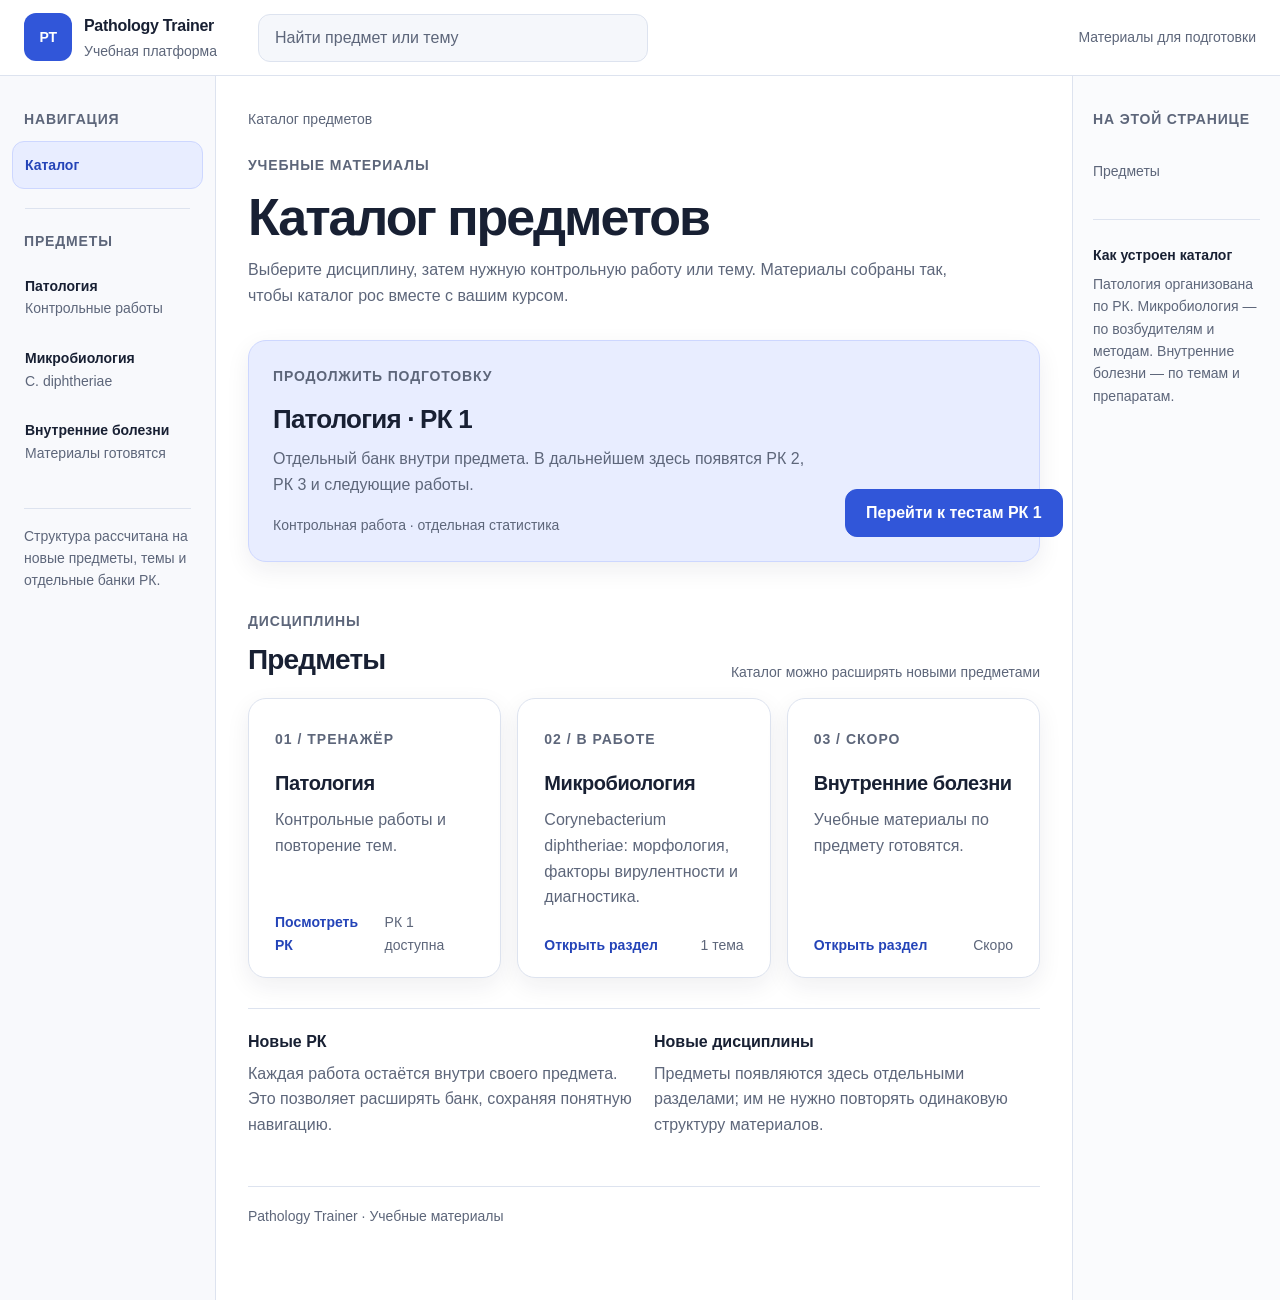
==== commit 1fc8db22: "Unify Pathology Trainer design across desktop and mobile" ====
--- a/index.html
+++ b/index.html
@@ -3,7 +3,7 @@
 <head>
   <meta charset="utf-8">
   <meta name="viewport" content="width=device-width, initial-scale=1">
-  <meta name="theme-color" content="#f3f4ef">
+  <meta name="theme-color" content="#F5F7FB">
   <meta name="color-scheme" content="light">
   <meta name="description" content="Учебные материалы по патологии, микробиологии и внутренним болезням. Тренировка, экзамен и работа над ошибками по патологии.">
   <meta name="robots" content="noindex, nofollow, noarchive">
@@ -14,6 +14,8 @@
   <link rel="icon" href="icons/icon-192.png" sizes="192x192">
   <title>Pathology Trainer — учебные материалы</title>
   <link rel="stylesheet" href="css/catalog.css">
+  <link rel="stylesheet" href="css/design-system.css">
+  <link rel="stylesheet" href="css/unified.css">
 </head>
 <body>
   <div class="app">
--- a/css/design-system.css
+++ b/css/design-system.css
@@ -0,0 +1,403 @@
+/* Shared mobile-first visual system for the catalog and question trainer. */
+:root {
+  color-scheme: light;
+  --color-page: #F5F7FB;
+  --color-surface: #FFFFFF;
+  --color-surface-soft: #EEF2FA;
+  --color-ink: #182033;
+  --color-muted: #5D667A;
+  --color-line: #DDE3EF;
+  --color-primary: #3156D9;
+  --color-primary-dark: #2444B8;
+  --color-primary-soft: #E8EDFF;
+  --color-primary-border: #CDD7FF;
+  --color-ink-hover: #29344D;
+  --color-surface-tint: #F8F9FC;
+  --color-surface-muted: #FAFBFD;
+  --color-accent: #7158D9;
+  --color-success: #16794A;
+  --color-success-soft: #E8F6EE;
+  --color-danger: #B93832;
+  --color-danger-soft: #FCEDEC;
+  --color-warning: #8A5B00;
+  --color-warning-soft: #FFF4D6;
+  --font-sans: Inter, -apple-system, BlinkMacSystemFont, "Segoe UI", sans-serif;
+  --font-size-xs: 12px;
+  --font-size-sm: 14px;
+  --font-size-md: 16px;
+  --font-size-lg: 20px;
+  --font-size-xl: 28px;
+  --font-size-display: clamp(36px, 5vw, 52px);
+  --line-body: 1.6;
+  --line-heading: 1.12;
+  --weight-regular: 400;
+  --weight-medium: 600;
+  --weight-bold: 750;
+  --space-1: 4px;
+  --space-2: 8px;
+  --space-3: 12px;
+  --space-4: 16px;
+  --space-5: 20px;
+  --space-6: 24px;
+  --space-8: 32px;
+  --space-10: 40px;
+  --radius-control: 12px;
+  --radius-card: 18px;
+  --radius-panel: 24px;
+  --radius-pill: 999px;
+  --height-control: 48px;
+  --height-control-mobile: 52px;
+  --content-max: 1280px;
+  --content-reading-max: 920px;
+  --layout-mobile-max: 760px;
+  --layout-tablet-max: 1100px;
+  --layout-compact-max: 390px;
+  --height-catalog-header: 76px;
+  --height-trainer-header-mobile: 64px;
+  --page-gutter-mobile: 20px;
+  --page-gutter-desktop: 40px;
+  --shadow-card: 0 8px 24px rgba(24, 32, 51, 0.07);
+  --shadow-raised: 0 14px 36px rgba(24, 32, 51, 0.12);
+
+  /* Legacy aliases used by the existing page styles. */
+  --paper: var(--color-page);
+  --surface: var(--color-surface);
+  --ink: var(--color-ink);
+  --muted: var(--color-muted);
+  --line: var(--color-line);
+  --green: var(--color-primary);
+  --green-dark: var(--color-primary-dark);
+  --green-pale: var(--color-primary-soft);
+  --clay: var(--color-accent);
+  --clay-pale: #F0ECFF;
+  --blue: #536B9C;
+  --blue-pale: #EAF0FC;
+  --bg: var(--color-page);
+  --panel: var(--color-surface);
+  --text: var(--color-ink);
+  --accent: var(--color-primary);
+  --accent-soft: var(--color-primary-soft);
+  --good: var(--color-success);
+  --good-soft: var(--color-success-soft);
+  --bad: var(--color-danger);
+  --bad-soft: var(--color-danger-soft);
+  --warn: var(--color-warning);
+  --warn-soft: var(--color-warning-soft);
+  --shadow: var(--shadow-card);
+  --radius: var(--radius-card);
+}
+
+* { -webkit-tap-highlight-color: transparent; }
+html { scroll-padding-top: 88px; }
+body {
+  color: var(--color-ink);
+  background: var(--color-page);
+  font-family: var(--font-sans);
+  font-size: var(--font-size-md);
+  line-height: var(--line-body);
+}
+button, input, select, textarea { font-family: var(--font-sans); }
+button, a, input, select, summary { touch-action: manipulation; }
+:focus-visible { outline: 3px solid var(--color-accent); outline-offset: 3px; }
+
+/* Catalog */
+.app {
+  width: min(100%, var(--content-max));
+  grid-template-columns: 248px minmax(0, 1fr) 260px;
+  grid-template-rows: 76px minmax(calc(100vh - 76px), auto);
+  background: var(--color-surface);
+  box-shadow: 0 0 0 1px var(--color-line);
+}
+.topbar {
+  min-height: 76px;
+  gap: var(--space-6);
+  padding-inline: var(--page-gutter-desktop);
+  background: rgba(255,255,255,.96);
+  border-color: var(--color-line);
+}
+.brand { flex-basis: 220px; gap: var(--space-3); }
+.brand-mark {
+  width: 42px; height: 42px; border-radius: var(--radius-control);
+  background: var(--color-primary); font-size: 14px;
+}
+.brand-name { font-size: 16px; font-weight: var(--weight-bold); }
+.brand-sub { font-size: var(--font-size-xs); }
+.site-search, .drug-search {
+  min-height: var(--height-control);
+  height: var(--height-control);
+  padding-inline: var(--space-4);
+  border: 1px solid var(--color-line);
+  border-radius: var(--radius-control);
+  background: var(--color-page);
+  color: var(--color-ink);
+  font-size: var(--font-size-sm);
+}
+.search-results { border-color: var(--color-line); border-radius: var(--radius-card); }
+.search-result { min-height: var(--height-control); border-radius: var(--radius-control); font-size: var(--font-size-sm); }
+.search-result strong { font-size: var(--font-size-sm); }
+.search-result small { font-size: var(--font-size-xs); }
+.sidebar { padding: 32px 16px 24px; background: #F8F9FC; border-color: var(--color-line); }
+.side-title, .rail-title, .eyebrow { color: var(--color-muted); }
+.side-title, .rail-title { font-size: var(--font-size-xs); letter-spacing: .08em; }
+.side-item {
+  min-height: 52px; padding: 12px 14px; border-radius: 0 var(--radius-control) var(--radius-control) 0;
+  color: var(--color-ink); font-size: var(--font-size-sm);
+}
+.side-item small { font-size: var(--font-size-xs); }
+.side-item:hover { background: var(--color-surface-soft); }
+.side-item[aria-current="page"] { background: var(--color-primary-soft); color: var(--color-primary-dark); }
+.main { padding: 48px clamp(28px, 4vw, 64px) 80px; }
+.main-inner { max-width: var(--content-reading-max); }
+.rail { padding: 36px 24px; background: var(--color-surface-muted); border-color: var(--color-line); }
+.rail-link, .rail-note { font-size: var(--font-size-sm); line-height: var(--line-body); }
+.breadcrumb { font-size: var(--font-size-sm); }
+.page-head { margin-bottom: 40px; }
+.page-head h1, .hero h1 {
+  font-family: var(--font-sans); font-size: var(--font-size-display); font-weight: 750;
+  letter-spacing: -.045em; line-height: var(--line-heading);
+}
+.page-head p { font-size: var(--font-size-lg); line-height: 1.55; }
+.section-heading { margin-top: 48px; }
+.section-heading h2, .article-section h2 { font-family: var(--font-sans); font-size: var(--font-size-xl); font-weight: var(--weight-bold); letter-spacing: -.03em; }
+.feature, .subject-card, .bank-panel, .content-card, .photo-card, .drug-detail, .coming-card {
+  border-radius: var(--radius-card); border-color: var(--color-line); box-shadow: var(--shadow-card);
+}
+.feature { padding: 28px; background: var(--color-primary-soft); border-color: var(--color-primary-border); }
+.feature h2, .photo-info h2, .coming-copy h2 { font-family: var(--font-sans); font-weight: var(--weight-bold); letter-spacing: -.03em; }
+.feature p, .article-section > p, .content-card p, .factor-row p, .method-row p, .classification-row p,
+.photo-info p, .bank-panel > p, .drug-detail p, .treatment-list details p {
+  color: var(--color-muted); font-size: var(--font-size-md); line-height: var(--line-body);
+}
+.btn-primary, .btn-secondary { min-height: var(--height-control); padding-inline: 20px; border-radius: var(--radius-control); font-size: var(--font-size-sm); }
+.btn-primary { border-color: var(--color-primary); background: var(--color-primary); }
+.btn-primary:hover { background: var(--color-primary-dark); }
+.btn-secondary { border-color: var(--color-line); color: var(--color-ink); }
+.subject-grid { gap: 18px; }
+.subject-card { min-height: 270px; }
+.subject-card .card-top { height: 8px; }
+.subject-card .card-body { padding: 24px; }
+.card-index, .card-footer, .chip, .page-actions, .source-strip, .mode-row { font-size: var(--font-size-sm); }
+.subject-card h3 { font-family: var(--font-sans); font-size: 24px; font-weight: var(--weight-bold); }
+.subject-card p, .catalog-note p, .mode-row, .source-strip, .photo-info a { font-size: var(--font-size-sm); }
+.article-section { margin-top: 56px; }
+.tabs { gap: 8px; }
+.tab { min-height: 48px; padding-inline: 18px; font-size: var(--font-size-sm); }
+.bank-panel, .content-card, .drug-detail { padding: 28px; }
+.bank-panel h2, .drug-detail h3 { font-family: var(--font-sans); font-size: 26px; font-weight: var(--weight-bold); }
+.coming-card { background: linear-gradient(135deg, #F7F8FF, #E8EDFF); }
+.coming-copy h2 { font-size: 34px; }
+.coming-copy p { font-size: var(--font-size-md); }
+.coming-status, .drug-count { font-size: var(--font-size-sm); }
+.fact { border-radius: var(--radius-control); }
+.fact span { font-size: var(--font-size-sm); }
+.drug-item { min-height: 52px; padding: 12px 14px; border-radius: var(--radius-control); font-size: var(--font-size-sm); }
+.drug-num { font-size: var(--font-size-xs); }
+.page-end { font-size: var(--font-size-xs); }
+
+/* Question trainer */
+.app-shell { width: min(var(--content-max), calc(100% - 2 * var(--page-gutter-desktop))); margin: 40px auto 64px; }
+.topbar:has(.top-actions) { min-height: var(--height-catalog-header); padding-inline: var(--page-gutter-desktop); }
+.top-actions { gap: var(--space-3); }
+.install-button, .icon-button { min-height: var(--height-control); height: var(--height-control); border-radius: var(--radius-control); font-size: var(--font-size-sm); }
+.hero { gap: var(--space-5); margin-bottom: var(--space-6); }
+.hero-main { background: linear-gradient(145deg, #FFFFFF, #EEF2FF); }
+.hero-main, .hero-stats, .panel, .mode-card, .result-card, .review-card, .question-panel {
+  border-color: var(--color-line); border-radius: var(--radius-panel); box-shadow: var(--shadow-card);
+}
+.hero-main { padding: clamp(28px, 5vw, 56px); }
+.hero h1 { max-width: 780px; }
+.hero p { font-size: var(--font-size-lg); }
+.hero-stats { padding: 28px; }
+.stat-line strong { font-size: 34px; }
+.stat-line span { color: var(--color-muted); font-size: var(--font-size-sm); }
+.mode-grid { gap: 18px; }
+.mode-card { min-height: 236px; padding: 26px; border-radius: var(--radius-card); }
+.mode-card h3 { font-size: 22px; }
+.mode-card p { font-size: var(--font-size-md); line-height: var(--line-body); }
+.mode-card .mode-meta { font-size: var(--font-size-sm); }
+.mode-icon { width: 52px; height: 52px; border-radius: 16px; }
+.section-title { font-size: 24px; }
+.panel { padding: clamp(24px, 4vw, 40px); }
+.panel-head h1 { font-family: var(--font-sans); font-size: clamp(32px, 4vw, 44px); }
+.panel-head p { font-size: var(--font-size-md); line-height: var(--line-body); }
+.field label { font-size: var(--font-size-sm); }
+select { min-height: var(--height-control); border-color: var(--color-line); border-radius: var(--radius-control); font-size: var(--font-size-md); }
+.checkline { min-height: var(--height-control); border-radius: var(--radius-control); font-size: var(--font-size-md); }
+.btn { min-height: var(--height-control); border-radius: var(--radius-control); font-size: var(--font-size-sm); }
+.btn-accent { background: var(--color-primary); }
+.btn-accent:hover { background: var(--color-primary-dark); }
+.exam-layout { grid-template-columns: minmax(0, 1fr) 280px; gap: 20px; }
+.question-panel { overflow: hidden; }
+.question-top { padding: 20px 26px; background: #F8F9FC; }
+.question-counter { font-size: var(--font-size-lg); }
+.question-status { font-size: var(--font-size-sm); }
+.question-body { padding: clamp(24px, 4vw, 42px); }
+.question-body h2 { font-size: clamp(24px, 3vw, 34px); line-height: 1.35; letter-spacing: -.025em; }
+.option { min-height: 68px; border-radius: var(--radius-control); font-size: var(--font-size-md); line-height: 1.45; }
+.question-actions { gap: var(--space-3); padding: 18px 24px; border-top: 1px solid var(--color-line); }
+.side-panel { border-color: var(--color-line); border-radius: var(--radius-card); }
+.question-grid { gap: 8px; }
+.qnav { min-width: 40px; min-height: 40px; border-radius: 10px; }
+.side-summary { font-size: var(--font-size-sm); line-height: var(--line-body); }
+.bank-toolbar { border-radius: var(--radius-card); background: var(--color-surface); }
+.bank-search-wrap > span, .bank-count { font-size: var(--font-size-sm); }
+.bank-search { min-height: var(--height-control); border-radius: var(--radius-control); font-size: var(--font-size-md); }
+.bank-card { border-radius: var(--radius-control); }
+.result-card, .review-card { padding: 28px; }
+.result-stat strong { font-size: 28px; }
+.result-stat span { font-size: var(--font-size-sm); }
+.answer-box { border-radius: var(--radius-control); font-size: var(--font-size-md); line-height: var(--line-body); }
+.footer { font-size: var(--font-size-sm); }
+.toast { border-radius: var(--radius-control); font-size: var(--font-size-sm); }
+
+@media (max-width: 1100px) {
+  .app { grid-template-columns: 220px minmax(0, 1fr); }
+  .rail { display: none; }
+  .main { padding-inline: 36px; }
+  .exam-layout { grid-template-columns: minmax(0, 1fr) 240px; }
+}
+
+@media (max-width: 760px) {
+  html { scroll-padding-top: 124px; }
+  .app { display: block; width: 100%; box-shadow: none; }
+  .topbar {
+    position: sticky; top: 0; display: grid; grid-template-columns: 1fr auto;
+    grid-template-rows: 52px 48px; gap: 8px 12px; min-height: 116px; padding: 8px var(--page-gutter-mobile) 10px;
+  }
+  .brand { min-width: 0; flex-basis: auto; }
+  .brand-mark { width: 38px; height: 38px; flex: 0 0 38px; }
+  .brand-name { font-size: var(--font-size-sm); }
+  .brand-sub, .topbar-note { display: none; }
+  .search-wrap { grid-column: 1 / -1; width: 100%; margin: 0; }
+  .site-search { height: 48px; min-height: 48px; font-size: var(--font-size-md); }
+  .sidebar { padding: 8px var(--page-gutter-mobile); border-bottom: 1px solid var(--color-line); }
+  .side-title, .side-divider, .sidebar-note, .side-item small { display: none; }
+  .side-nav { display: flex; gap: 8px; overflow-x: auto; scrollbar-width: none; }
+  .side-nav::-webkit-scrollbar { display: none; }
+  .side-item {
+    width: auto; min-height: 44px; flex: 0 0 auto; padding: 10px 14px;
+    border: 1px solid transparent; border-radius: 999px; font-size: var(--font-size-sm); white-space: nowrap;
+  }
+  .side-item[aria-current="page"] { border-color: var(--color-primary-border); }
+  .main { padding: 28px var(--page-gutter-mobile) 56px; }
+  .breadcrumb { margin-bottom: 22px; font-size: var(--font-size-sm); }
+  .page-head { margin-bottom: 28px; }
+  .page-head h1, .hero h1 { font-size: clamp(36px, 10vw, 44px); line-height: 1.08; }
+  .page-head p { font-size: var(--font-size-md); line-height: var(--line-body); }
+  .subject-grid, .catalog-note, .split-cards, .drug-grid, .fact-grid { grid-template-columns: 1fr; }
+  .subject-grid { gap: 12px; }
+  .subject-card { min-height: 0; }
+  .subject-card .card-body { padding: 20px; }
+  .subject-card h3 { margin: 12px 0 8px; font-size: 22px; }
+  .subject-card p, .catalog-note p, .card-footer, .card-index { font-size: var(--font-size-sm); }
+  .card-footer { padding-top: 20px; }
+  .feature { grid-template-columns: 1fr; gap: 18px; padding: 22px; }
+  .feature h2 { font-size: 24px; }
+  .feature-action { justify-self: stretch; }
+  .feature-action .btn-primary { width: 100%; }
+  .photo-card { grid-template-columns: 1fr; }
+  .photo-card img { height: 220px; }
+  .photo-info { padding: 22px; }
+  .photo-info h2 { font-size: 24px; }
+  .photo-info a { font-size: var(--font-size-sm); }
+  .article-section { margin-top: 44px; }
+  .article-section h2, .section-heading h2 { font-size: 24px; }
+  .article-section > p, .content-card p, .factor-row p, .method-row p, .classification-row p { font-size: var(--font-size-md); }
+  .section-heading { align-items: start; flex-direction: column; gap: 8px; margin-top: 36px; }
+  .bank-panel, .content-card, .drug-detail { padding: 22px; }
+  .mode-row { grid-template-columns: 1fr; gap: 4px; font-size: var(--font-size-sm); }
+  .source-strip { align-items: flex-start; flex-direction: column; font-size: var(--font-size-sm); }
+  .coming-card, .coming-card.compact { grid-template-columns: 1fr; gap: 8px; min-height: 0; padding: 22px 20px 0; }
+  .coming-copy, .coming-card.compact .coming-copy { padding-bottom: 4px; }
+  .coming-copy h2 { max-width: none; font-size: 28px; }
+  .coming-copy p { font-size: var(--font-size-md); }
+  .coming-status { margin-top: 14px; font-size: var(--font-size-sm); }
+  .coming-crew, .coming-card.compact .coming-crew { height: 190px; margin-inline: -12px; }
+  .coming-crew img, .coming-card.compact .coming-crew img { height: 184px; max-width: 33.333%; }
+  .drug-tools { align-items: stretch; flex-direction: column; }
+  .drug-search { width: 100%; }
+  .drug-item { min-height: 52px; font-size: var(--font-size-md); }
+  .drug-name { white-space: normal; }
+
+  .app-shell { width: auto; margin: 24px var(--page-gutter-mobile) 48px; }
+  .topbar:has(.top-actions) {
+    display: flex; min-height: var(--height-trainer-header-mobile); height: var(--height-trainer-header-mobile); padding: 8px var(--page-gutter-mobile); gap: 8px;
+  }
+  .topbar:has(.top-actions) .brand { flex: 1 1 auto; }
+  .topbar:has(.top-actions) .brand strong { font-size: var(--font-size-sm); }
+  .topbar:has(.top-actions) .brand small { display: block; font-size: var(--font-size-xs); }
+  .top-actions { gap: 6px; }
+  .install-button { min-height: 44px; height: 44px; padding-inline: 12px; font-size: var(--font-size-xs); }
+  .icon-button { min-width: 44px; min-height: 44px; height: 44px; }
+  .network-pill { display: none; }
+  .catalog-return { margin-top: 12px; padding-inline: var(--page-gutter-mobile); font-size: var(--font-size-sm); }
+  .hero { grid-template-columns: 1fr; gap: 12px; }
+  .hero-main { padding: 26px 22px; border-radius: var(--radius-panel); }
+  .hero p { margin-top: 16px; font-size: var(--font-size-md); }
+  .hero-stats { grid-template-columns: repeat(2, 1fr); gap: 0 16px; padding: 12px 20px; border-radius: var(--radius-card); }
+  .stat-line { padding: 14px 0; }
+  .stat-line strong { font-size: 26px; }
+  .stat-line span { font-size: var(--font-size-xs); }
+  .section-title { margin: 32px 0 14px; font-size: 22px; }
+  .mode-grid { grid-template-columns: 1fr; gap: 12px; }
+  .mode-card { min-height: 0; padding: 20px; border-radius: var(--radius-card); }
+  .mode-card h3 { margin: 16px 0 6px; font-size: 20px; }
+  .mode-card p { font-size: var(--font-size-md); }
+  .mode-card .mode-meta { padding-top: 14px; font-size: var(--font-size-sm); }
+  .settings-grid { grid-template-columns: 1fr; }
+  .panel { padding: 22px; }
+  .panel-head { margin-bottom: 22px; }
+  .panel-head h1 { font-size: 32px; }
+  .panel-head p { font-size: var(--font-size-md); }
+  .actions { display: grid; grid-template-columns: 1fr; }
+  .actions .btn { width: 100%; }
+  .exam-layout { grid-template-columns: 1fr; gap: 14px; }
+  .question-panel { border-radius: var(--radius-card); }
+  .question-top { align-items: center; padding: 16px 18px; }
+  .question-counter { font-size: var(--font-size-md); }
+  .question-status { margin-top: 2px; font-size: var(--font-size-xs); }
+  .timer { font-size: var(--font-size-lg); }
+  .question-body { padding: 22px 18px; }
+  .question-body h2 { margin-bottom: 20px; font-size: 23px; line-height: 1.38; }
+  .multi-note { font-size: var(--font-size-sm); }
+  .options { gap: 10px; }
+  .option { min-height: 64px; padding: 14px; border-radius: var(--radius-control); font-size: var(--font-size-md); }
+  .option-index { width: 32px; height: 32px; flex: 0 0 32px; }
+  .question-actions {
+    position: sticky; bottom: 0; z-index: 15; display: grid; grid-template-columns: minmax(92px, .7fr) minmax(0, 1.3fr);
+    padding: 12px 14px calc(12px + env(safe-area-inset-bottom)); background: rgba(255,255,255,.97); backdrop-filter: blur(12px);
+  }
+  .question-actions .btn { min-height: var(--height-control-mobile); padding-inline: 12px; }
+  .side-panel { padding: 18px; }
+  .question-nav-details summary { min-height: 44px; display: flex; align-items: center; font-size: var(--font-size-md); }
+  .question-grid { grid-template-columns: repeat(6, 1fr); }
+  .qnav { min-width: 0; min-height: 44px; font-size: var(--font-size-sm); }
+  .side-summary { font-size: var(--font-size-sm); }
+  .bank-head { flex-direction: column; }
+  .bank-head .btn { width: 100%; }
+  .bank-toolbar { position: static; align-items: stretch; flex-direction: column; padding: 14px; }
+  .bank-toolbar-actions { display: grid; grid-template-columns: 1fr 1fr; }
+  .bank-toolbar-actions .btn { min-height: 44px; padding-inline: 8px; font-size: var(--font-size-xs); }
+  .bank-card summary { gap: 10px; padding: 16px; }
+  .bank-question { font-size: var(--font-size-md); line-height: 1.5; }
+  .bank-answer-item { font-size: var(--font-size-md); line-height: 1.5; }
+  .result-stats { grid-template-columns: repeat(3, minmax(0, 1fr)); gap: 8px; }
+  .result-stat { padding: 14px 8px; }
+  .result-stat strong { font-size: 24px; }
+  .result-stat span { font-size: var(--font-size-xs); }
+  .review-card { padding: 20px; }
+  .answer-box { font-size: var(--font-size-md); }
+  .footer { width: auto; margin-inline: var(--page-gutter-mobile); font-size: var(--font-size-xs); }
+}
+
+@media (max-width: 390px) {
+  :root { --page-gutter-mobile: 16px; }
+  .topbar:has(.top-actions) .brand strong { font-size: 13px; }
+  .install-button { padding-inline: 9px; }
+  .question-actions { grid-template-columns: 88px minmax(0, 1fr); }
+  .question-actions .btn { font-size: var(--font-size-xs); }
+}
+
+@media (prefers-reduced-motion: reduce) {
+  *, *::before, *::after { scroll-behavior: auto !important; animation-duration: .01ms !important; animation-iteration-count: 1 !important; transition-duration: .01ms !important; }
+}
--- a/css/unified.css
+++ b/css/unified.css
@@ -0,0 +1,466 @@
+/* Shared presentation for the catalog and the RK 1 trainer.
+   All interface colors, type sizes, spacing, radii and control heights come from design-system.css. */
+
+html { scroll-behavior: smooth; }
+body { background: var(--color-page); color: var(--color-ink); font-family: var(--font-sans); font-size: var(--font-size-md); line-height: var(--line-body); }
+button, input, select, textarea { font-family: var(--font-sans); }
+button, a, input, select, summary { touch-action: manipulation; }
+button:focus-visible, a:focus-visible, input:focus-visible, select:focus-visible, summary:focus-visible {
+  outline: 3px solid var(--color-accent);
+  outline-offset: var(--space-1);
+}
+
+/* Catalog shell */
+.app {
+  width: min(100%, var(--content-max));
+  max-width: var(--content-max);
+  min-height: 100vh;
+  grid-template-columns: 216px minmax(0, 1fr) 208px;
+  grid-template-rows: var(--height-catalog-header) auto;
+  background: var(--color-surface);
+  box-shadow: 0 0 0 1px var(--color-line);
+}
+.app .topbar {
+  min-height: var(--height-catalog-header);
+  gap: var(--space-6);
+  padding-inline: var(--space-6);
+  border-color: var(--color-line);
+  background: var(--color-surface);
+}
+.brand { gap: var(--space-3); color: var(--color-ink); }
+.app .brand { flex-basis: 210px; }
+.brand-mark {
+  width: var(--height-control);
+  height: var(--height-control);
+  flex: 0 0 var(--height-control);
+  border-radius: var(--radius-control);
+  background: var(--color-primary);
+  color: var(--color-surface);
+  font-size: var(--font-size-sm);
+  font-weight: var(--weight-bold);
+}
+.brand-name, .brand strong { color: var(--color-ink); font-size: var(--font-size-md); font-weight: var(--weight-bold); }
+.brand-sub, .brand small { color: var(--color-muted); font-size: var(--font-size-sm); }
+.search-wrap { width: min(390px, 100%); }
+.site-search {
+  min-height: var(--height-control);
+  height: var(--height-control);
+  padding-inline: var(--space-4);
+  border-color: var(--color-line);
+  border-radius: var(--radius-control);
+  background: var(--color-page);
+  color: var(--color-ink);
+  font-size: var(--font-size-md);
+}
+.site-search::placeholder { color: var(--color-muted); }
+.search-results { border-color: var(--color-line); border-radius: var(--radius-card); box-shadow: var(--shadow-raised); }
+.search-result { min-height: var(--height-control); border-radius: var(--radius-control); }
+.search-result strong, .search-result small { font-size: var(--font-size-sm); }
+.search-result:hover { background: var(--color-primary-soft); }
+.topbar-note { color: var(--color-muted); font-size: var(--font-size-sm); }
+
+.sidebar {
+  padding: var(--space-8) var(--space-3) var(--space-6);
+  border-color: var(--color-line);
+  background: var(--color-surface-tint);
+}
+.side-title, .rail-title, .eyebrow {
+  color: var(--color-muted);
+  font-size: var(--font-size-sm);
+  font-weight: var(--weight-medium);
+  letter-spacing: .06em;
+}
+.side-title { margin-inline: var(--space-3); }
+.side-nav { gap: var(--space-1); }
+.side-item {
+  min-height: var(--height-control);
+  padding: var(--space-3);
+  border: 1px solid transparent;
+  border-radius: var(--radius-control);
+  color: var(--color-ink);
+  font-size: var(--font-size-sm);
+  line-height: 1.4;
+}
+.side-item small { color: var(--color-muted); font-size: var(--font-size-sm); }
+.side-item:hover { background: var(--color-surface-soft); }
+.side-item[aria-current="page"] {
+  border-color: var(--color-primary-border);
+  background: var(--color-primary-soft);
+  color: var(--color-primary-dark);
+  font-weight: var(--weight-medium);
+}
+.side-item[aria-current="page"] small { color: var(--color-primary-dark); }
+.side-divider { background: var(--color-line); }
+.sidebar-note { color: var(--color-muted); font-size: var(--font-size-sm); }
+
+.main { padding: var(--space-8) var(--space-8) calc(var(--space-10) + var(--space-8)); }
+.main-inner { max-width: var(--content-reading-max); }
+.rail {
+  padding: var(--space-8) var(--space-5);
+  border-color: var(--color-line);
+  background: var(--color-surface-muted);
+}
+.rail-inner { top: calc(var(--height-catalog-header) + var(--space-5)); }
+.rail-link { min-height: var(--height-control); padding-block: var(--space-3); color: var(--color-muted); font-size: var(--font-size-sm); }
+.rail-link:hover { color: var(--color-primary-dark); }
+.rail-note, .rail-note b { font-size: var(--font-size-sm); line-height: var(--line-body); }
+.rail-rule { background: var(--color-line); }
+.breadcrumb { margin-bottom: var(--space-6); color: var(--color-muted); font-size: var(--font-size-sm); }
+.breadcrumb button { color: var(--color-primary-dark); }
+.page-head { margin-bottom: var(--space-8); }
+.page-head h1, .hero h1 {
+  font-family: var(--font-sans);
+  font-size: var(--font-size-display);
+  font-weight: var(--weight-bold);
+  letter-spacing: -.04em;
+  line-height: var(--line-heading);
+}
+.page-head p { max-width: 720px; color: var(--color-muted); font-size: var(--font-size-md); line-height: var(--line-body); }
+.section-heading h2, .article-section h2 { font-family: var(--font-sans); font-size: var(--font-size-xl); font-weight: var(--weight-bold); }
+
+/* Catalog content */
+.feature, .subject-card, .bank-panel, .content-card, .photo-card, .drug-detail, .coming-card {
+  border: 1px solid var(--color-line);
+  border-radius: var(--radius-card);
+  box-shadow: var(--shadow-card);
+}
+.feature { gap: var(--space-6); padding: var(--space-6); border-color: var(--color-primary-border); background: var(--color-primary-soft); }
+.feature h2, .photo-info h2, .coming-copy h2 { font-family: var(--font-sans); font-weight: var(--weight-bold); }
+.feature p, .subject-card p, .catalog-note p, .article-section p, .content-card p, .photo-info p, .bank-panel > p {
+  color: var(--color-muted);
+  font-size: var(--font-size-md);
+  line-height: var(--line-body);
+}
+.feature-meta, .card-index, .card-footer, .section-heading small { color: var(--color-muted); font-size: var(--font-size-sm); }
+.btn-primary, .btn-secondary {
+  min-height: var(--height-control);
+  padding-inline: var(--space-5);
+  border-radius: var(--radius-control);
+  font-size: var(--font-size-md);
+  font-weight: var(--weight-medium);
+  text-decoration: none;
+}
+.btn-primary { border-color: var(--color-primary); background: var(--color-primary); color: var(--color-surface); }
+.btn-primary:hover { background: var(--color-primary-dark); }
+.btn-secondary { border-color: var(--color-line); background: var(--color-surface); color: var(--color-ink); }
+.btn-secondary:hover { background: var(--color-surface-soft); }
+.subject-grid { gap: var(--space-4); }
+.subject-card { min-height: 250px; }
+.subject-card .card-top, .subject-card.micro .card-top, .subject-card.internal .card-top { background: var(--color-primary); }
+.subject-card .card-body { padding: var(--space-5); }
+.subject-card h3 { font-family: var(--font-sans); font-size: var(--font-size-lg); font-weight: var(--weight-bold); }
+.subject-card:hover { border-color: var(--color-primary-border); box-shadow: var(--shadow-raised); }
+.card-footer { color: var(--color-primary-dark); }
+.card-footer small { color: var(--color-muted); font-size: var(--font-size-sm); }
+.catalog-note { border-color: var(--color-line); }
+.catalog-note b { font-size: var(--font-size-md); }
+.tabs { gap: var(--space-2); border-color: var(--color-line); }
+.tab {
+  min-height: var(--height-control);
+  padding-inline: var(--space-4);
+  border-color: transparent;
+  color: var(--color-muted);
+  font-size: var(--font-size-md);
+}
+.tab:hover { color: var(--color-primary-dark); }
+.tab[aria-selected="true"] { border-bottom-color: var(--color-primary); color: var(--color-primary-dark); font-weight: var(--weight-medium); }
+.bank-panel, .content-card, .drug-detail { padding: var(--space-6); }
+.bank-panel { margin-top: var(--space-5); }
+.bank-panel-heading { display: flex; align-items: center; justify-content: space-between; gap: var(--space-5); }
+.bank-panel-heading .eyebrow { margin-bottom: var(--space-2); }
+.bank-panel-heading h2 { margin: 0 0 var(--space-3); font-family: var(--font-sans); font-size: var(--font-size-xl); font-weight: var(--weight-bold); }
+.bank-panel-description { max-width: 720px; margin: 0 0 var(--space-5); color: var(--color-muted); font-size: var(--font-size-md); line-height: var(--line-body); }
+.bank-panel-heading .trainer-entry { flex: 0 0 auto; margin: 0; }
+.bank-panel > p { max-width: 720px; }
+.mode-list { overflow: hidden; padding-inline: var(--space-4); border: 1px solid var(--color-line); border-radius: var(--radius-control); }
+.mode-row {
+  display: grid;
+  grid-template-columns: minmax(140px, .36fr) 1fr;
+  align-items: center;
+  min-height: 72px;
+  padding: var(--space-3) var(--space-2);
+  gap: var(--space-4);
+  border-color: var(--color-line);
+  color: var(--color-ink);
+  font-size: var(--font-size-md);
+  text-decoration: none;
+}
+.mode-row:last-child { border-bottom: 0; }
+.mode-row:hover { background: var(--color-surface-tint); }
+.mode-row b { font-weight: var(--weight-medium); }
+.mode-row span { color: var(--color-muted); font-size: var(--font-size-sm); line-height: var(--line-body); }
+.next-bank, .source-strip { border-color: var(--color-line); border-radius: var(--radius-control); background: var(--color-surface-tint); color: var(--color-muted); font-size: var(--font-size-sm); }
+
+/* Mascot artwork is the existing set of three image files. Keep every figure visible. */
+.coming-card, .coming-card.compact {
+  grid-template-columns: minmax(0, 1.25fr) minmax(0, .75fr);
+  min-height: 210px;
+  margin-bottom: var(--space-6);
+  padding: var(--space-5) var(--space-5) 0;
+  border-color: var(--color-primary-border);
+  border-radius: var(--radius-card);
+  background: var(--color-primary-soft);
+}
+.coming-copy, .coming-card.compact .coming-copy { padding-bottom: var(--space-5); }
+.coming-copy .eyebrow { color: var(--color-primary-dark); }
+.coming-copy h2, .coming-card.compact .coming-copy h2 {
+  max-width: none;
+  margin: var(--space-2) 0;
+  font-family: var(--font-sans);
+  font-size: var(--font-size-lg);
+  font-weight: var(--weight-bold);
+  line-height: var(--line-heading);
+}
+.coming-copy p, .coming-card.compact .coming-copy p { max-width: 540px; color: var(--color-muted); font-size: var(--font-size-sm); line-height: var(--line-body); }
+.coming-status, .coming-card.compact .coming-status { margin-top: var(--space-3); color: var(--color-primary-dark); font-size: var(--font-size-sm); }
+.coming-status::before { background: var(--color-primary); }
+.coming-crew, .coming-card.compact .coming-crew { height: 190px; min-width: 0; overflow: visible; }
+.coming-crew img, .coming-card.compact .coming-crew img {
+  width: 33.333%;
+  max-width: 128px;
+  height: 184px;
+  object-fit: contain;
+  object-position: center bottom;
+}
+.photo-card { background: var(--color-surface-soft); }
+.photo-info a { color: var(--color-primary-dark); font-size: var(--font-size-sm); }
+.fact { border-color: var(--color-line); border-radius: var(--radius-control); }
+.fact strong { font-family: var(--font-sans); font-size: var(--font-size-lg); font-weight: var(--weight-bold); }
+.fact span, .factor-row p, .method-row p, .classification-row p { color: var(--color-muted); font-size: var(--font-size-md); line-height: var(--line-body); }
+.factor-row h3, .method-row h3, .classification-row h3 { font-size: var(--font-size-md); }
+.factor-row.featured h3 { color: var(--color-primary-dark); }
+.method-type { color: var(--color-primary-dark); font-size: var(--font-size-sm); }
+.page-end { border-color: var(--color-line); color: var(--color-muted); font-size: var(--font-size-sm); }
+
+/* Trainer shell and screens */
+body > .topbar {
+  min-height: var(--height-catalog-header);
+  padding-inline: var(--page-gutter-desktop);
+  border-color: var(--color-line);
+  background: var(--color-surface);
+}
+.topbar:has(.top-actions) { min-height: var(--height-catalog-header); }
+.top-actions { gap: var(--space-3); }
+.install-button, .icon-button {
+  min-height: var(--height-control);
+  height: var(--height-control);
+  border-color: var(--color-line);
+  border-radius: var(--radius-control);
+  background: var(--color-surface);
+  color: var(--color-ink);
+  font-size: var(--font-size-md);
+}
+.install-button:hover, .icon-button:hover { border-color: var(--color-primary-border); background: var(--color-primary-soft); }
+.network-pill { border-color: var(--color-primary-border); background: var(--color-primary-soft); color: var(--color-primary-dark); font-size: var(--font-size-sm); }
+.network-pill.offline { border-color: var(--color-line); background: var(--color-warning-soft); color: var(--color-warning); }
+.catalog-return { max-width: var(--content-max); margin-top: var(--space-4); padding-inline: var(--page-gutter-desktop); font-size: var(--font-size-sm); }
+.catalog-return a { color: var(--color-primary-dark); }
+.app-shell { width: min(var(--content-max), calc(100% - 2 * var(--page-gutter-desktop))); margin: var(--space-8) auto calc(var(--space-10) + var(--space-6)); }
+.hero { gap: var(--space-5); }
+.hero-main, .hero-stats, .panel, .mode-card, .result-card, .review-card, .question-panel {
+  border: 1px solid var(--color-line);
+  border-radius: var(--radius-panel);
+  background: var(--color-surface);
+  box-shadow: var(--shadow-card);
+}
+.hero-main { padding: var(--space-10); border-color: var(--color-primary-border); background: var(--color-primary-soft); }
+.hero h1 { font-size: var(--font-size-display); line-height: var(--line-heading); }
+.hero p { color: var(--color-muted); font-size: var(--font-size-lg); line-height: var(--line-body); }
+.hero-stats { grid-template-columns: repeat(2, minmax(0, 1fr)); align-content: center; gap: 0 var(--space-4); padding: var(--space-6); }
+.stat-line { padding-block: var(--space-4); border-color: var(--color-line); }
+.stat-line:nth-last-child(-n+2) { border-bottom: 0; }
+.stat-line strong { font-size: var(--font-size-xl); }
+.stat-line span { color: var(--color-muted); font-size: var(--font-size-sm); }
+.section-title { font-size: var(--font-size-xl); font-weight: var(--weight-bold); }
+.mode-grid { grid-template-columns: repeat(2, minmax(0, 1fr)); gap: var(--space-4); }
+.mode-card { min-height: 190px; padding: var(--space-6); border-radius: var(--radius-card); }
+.mode-card:hover { border-color: var(--color-primary-border); box-shadow: var(--shadow-raised); }
+.mode-icon { display: none; }
+.mode-card h3 { margin-top: 0; font-size: var(--font-size-lg); }
+.mode-card p { color: var(--color-muted); font-size: var(--font-size-md); line-height: var(--line-body); }
+.mode-card .mode-meta { color: var(--color-primary-dark); font-size: var(--font-size-md); }
+.panel { padding: var(--space-8); }
+.panel-head h1 { font-family: var(--font-sans); font-size: var(--font-size-display); font-weight: var(--weight-bold); line-height: var(--line-heading); }
+.panel-head p { color: var(--color-muted); font-size: var(--font-size-md); line-height: var(--line-body); }
+.field label { font-size: var(--font-size-md); }
+select, .bank-search { min-height: var(--height-control); border-color: var(--color-line); border-radius: var(--radius-control); font-size: var(--font-size-md); }
+.checkline { min-height: var(--height-control); border-color: var(--color-line); border-radius: var(--radius-control); font-size: var(--font-size-md); }
+.btn { min-height: var(--height-control); padding-inline: var(--space-4); border-radius: var(--radius-control); font-size: var(--font-size-md); font-weight: var(--weight-medium); }
+.btn-primary, .btn-accent { background: var(--color-primary); color: var(--color-surface); }
+.btn-primary:hover, .btn-accent:hover { background: var(--color-primary-dark); }
+.btn-secondary { border-color: var(--color-line); background: var(--color-surface); color: var(--color-ink); }
+.btn-secondary:hover { background: var(--color-surface-soft); }
+.btn:disabled { opacity: .48; }
+.exam-layout { grid-template-columns: minmax(0, 1fr) 280px; gap: var(--space-5); }
+.question-panel { overflow: hidden; }
+.question-top { padding: var(--space-5) var(--space-6); border-color: var(--color-line); background: var(--color-surface-tint); }
+.question-counter { font-size: var(--font-size-lg); }
+.question-status { color: var(--color-muted); font-size: var(--font-size-sm); }
+.question-body { padding: var(--space-8); }
+.question-body h2 { font-size: var(--font-size-xl); line-height: 1.35; }
+.multi-note { border-radius: var(--radius-control); background: var(--color-warning-soft); color: var(--color-warning); font-size: var(--font-size-sm); }
+.options { gap: var(--space-3); }
+.option { min-height: 68px; border-color: var(--color-line); border-radius: var(--radius-control); background: var(--color-surface); color: var(--color-ink); font-size: var(--font-size-md); line-height: 1.45; }
+.option:hover:not(:disabled) { border-color: var(--color-primary-border); background: var(--color-surface-tint); }
+.option.selected { border-color: var(--color-primary); background: var(--color-primary-soft); }
+.option.correct { border-color: var(--color-success); background: var(--color-success-soft); }
+.option.wrong { border-color: var(--color-danger); background: var(--color-danger-soft); }
+.option-index { border-radius: var(--radius-control); background: var(--color-surface-soft); }
+.option.selected .option-index { background: var(--color-primary); color: var(--color-surface); }
+.option.correct .option-index { background: var(--color-success); color: var(--color-surface); }
+.option.wrong .option-index { background: var(--color-danger); color: var(--color-surface); }
+.feedback { border-radius: var(--radius-control); }
+.question-actions { padding: var(--space-4) var(--space-6); border-color: var(--color-line); }
+.side-panel { border-color: var(--color-line); border-radius: var(--radius-card); }
+.question-nav-details > summary { min-height: var(--height-control); display: flex; align-items: center; font-size: var(--font-size-md); }
+.qnav { min-width: var(--height-control); min-height: var(--height-control); border-color: var(--color-line); border-radius: var(--radius-control); font-size: var(--font-size-sm); }
+.qnav.current { outline-color: var(--color-primary); }
+.qnav.answered { border-color: var(--color-primary-border); background: var(--color-primary-soft); }
+.qnav.good { border-color: var(--color-success); background: var(--color-success-soft); color: var(--color-success); }
+.qnav.bad { border-color: var(--color-danger); background: var(--color-danger-soft); color: var(--color-danger); }
+.side-summary { color: var(--color-muted); font-size: var(--font-size-sm); }
+.bank-toolbar { border-color: var(--color-line); border-radius: var(--radius-card); background: var(--color-surface-tint); }
+.bank-search-wrap > span, .bank-count { font-size: var(--font-size-sm); }
+.bank-card { border-color: var(--color-line); border-radius: var(--radius-control); }
+.bank-card > summary { min-height: var(--height-control); font-size: var(--font-size-md); }
+.bank-card > summary:hover { background: var(--color-surface-soft); }
+.bank-id { border-radius: var(--radius-control); background: var(--color-primary-soft); color: var(--color-primary-dark); font-size: var(--font-size-sm); }
+.bank-answer-item { border-color: var(--color-success); border-radius: var(--radius-control); background: var(--color-success-soft); color: var(--color-success); font-size: var(--font-size-md); }
+.result-card, .review-card { padding: var(--space-8); }
+.result-stat { border-color: var(--color-line); border-radius: var(--radius-control); }
+.result-stat strong { font-size: var(--font-size-xl); }
+.result-stat span { color: var(--color-muted); font-size: var(--font-size-sm); }
+.answer-box { border-radius: var(--radius-control); font-size: var(--font-size-md); }
+.footer { width: min(var(--content-max), calc(100% - 2 * var(--page-gutter-desktop))); color: var(--color-muted); font-size: var(--font-size-sm); }
+.source-notice { border-color: var(--color-line); border-radius: var(--radius-card); background: var(--color-surface); }
+.source-notice a { color: var(--color-primary-dark); }
+.toast { border-radius: var(--radius-control); background: var(--color-ink); color: var(--color-surface); font-size: var(--font-size-sm); }
+
+@media (max-width: 1100px) {
+  .app { grid-template-columns: 200px minmax(0, 1fr); }
+  .rail { display: none; }
+  .main { padding-inline: var(--space-6); }
+  .exam-layout { grid-template-columns: 1fr; }
+  .side-panel { position: static; }
+}
+
+@media (max-width: 760px) {
+  html { scroll-padding-top: 124px; }
+  .app { display: block; width: 100%; box-shadow: none; }
+  .app .topbar {
+    position: sticky;
+    top: 0;
+    display: grid;
+    grid-template-columns: 1fr;
+    grid-template-rows: auto auto;
+    height: auto;
+    min-height: 0;
+    gap: var(--space-2);
+    padding: var(--space-2) var(--page-gutter-mobile) var(--space-3);
+  }
+  .app .brand { flex-basis: auto; }
+  .brand-mark { width: var(--height-control); height: var(--height-control); flex-basis: var(--height-control); }
+  .brand-name { font-size: var(--font-size-md); }
+  .app .brand-name { display: block; }
+  .brand-sub, .topbar-note { display: none; }
+  .search-wrap { grid-column: 1; width: 100%; margin: 0; }
+  .site-search { min-height: var(--height-control-mobile); height: var(--height-control-mobile); font-size: var(--font-size-md); }
+  .sidebar { display: flex; gap: var(--space-2); overflow-x: auto; padding: var(--space-2) var(--page-gutter-mobile); border-right: 0; border-bottom: 1px solid var(--color-line); background: var(--color-surface); scrollbar-width: none; }
+  .sidebar::-webkit-scrollbar { display: none; }
+  .side-title, .side-divider, .sidebar-note, .side-item small { display: none; }
+  .side-nav { display: flex; flex: 0 0 auto; gap: var(--space-2); overflow: visible; }
+  .side-nav::-webkit-scrollbar { display: none; }
+  .side-item { width: auto; min-height: var(--height-control); flex: 0 0 auto; padding: var(--space-3) var(--space-4); border-radius: var(--radius-pill); font-size: var(--font-size-md); white-space: nowrap; }
+  .main { padding: var(--space-6) var(--page-gutter-mobile) var(--space-10); }
+  .breadcrumb { margin-bottom: var(--space-4); }
+  .page-head { margin-bottom: var(--space-6); }
+  .page-head h1 { font-size: var(--font-size-display); }
+  .page-head p { font-size: var(--font-size-md); }
+  .subject-grid, .catalog-note, .split-cards, .drug-grid, .fact-grid { grid-template-columns: 1fr; }
+  .subject-card { min-height: 0; }
+  .subject-card .card-body { padding: var(--space-5); }
+  .card-footer { font-size: var(--font-size-md); }
+  .feature { grid-template-columns: 1fr; gap: var(--space-5); padding: var(--space-5); }
+  .feature-action { justify-self: stretch; }
+  .feature-action .btn-primary { width: 100%; }
+  .btn-primary, .btn-secondary { min-height: var(--height-control-mobile); }
+  .section-heading { margin-top: var(--space-8); }
+  .bank-panel, .content-card, .drug-detail { padding: var(--space-5); }
+  .bank-panel-heading { align-items: stretch; flex-direction: column; gap: var(--space-3); }
+  .bank-panel-heading .trainer-entry { width: 100%; order: 2; }
+  .mode-list { padding-inline: var(--space-3); }
+  .mode-row { grid-template-columns: 1fr; gap: var(--space-1); min-height: var(--height-control-mobile); font-size: var(--font-size-md); }
+  .mode-row span { font-size: var(--font-size-md); }
+  .photo-card { grid-template-columns: 1fr; }
+  .photo-card img { height: 220px; }
+  .photo-info { padding: var(--space-5); }
+  .coming-card, .coming-card.compact { grid-template-columns: 1fr; gap: 0; padding: var(--space-5) var(--space-5) 0; }
+  .coming-copy, .coming-card.compact .coming-copy { padding-bottom: 0; }
+  .coming-copy h2, .coming-card.compact .coming-copy h2 { font-size: var(--font-size-lg); }
+  .coming-copy p, .coming-card.compact .coming-copy p { font-size: var(--font-size-md); }
+  .coming-crew, .coming-card.compact .coming-crew { height: 136px; margin-inline: calc(-1 * var(--space-3)); overflow: visible; }
+  .coming-crew img, .coming-card.compact .coming-crew img { max-width: 33.333%; height: 132px; }
+  .article-section { margin-top: var(--space-10); }
+  .article-section h2 { font-size: var(--font-size-xl); }
+  .fact span, .factor-row p, .method-row p, .classification-row p { font-size: var(--font-size-md); }
+
+  body > .topbar { min-height: var(--height-trainer-header-mobile); padding: var(--space-2) var(--page-gutter-mobile); gap: var(--space-2); }
+  .topbar:has(.top-actions) { height: auto; min-height: var(--height-trainer-header-mobile); }
+  .topbar:has(.top-actions) .brand { min-width: 0; flex: 1 1 auto; }
+  .topbar:has(.top-actions) .brand strong { font-size: var(--font-size-sm); }
+  .topbar:has(.top-actions) .brand small { display: block; font-size: var(--font-size-sm); }
+  .top-actions { gap: var(--space-2); }
+  .install-button, .icon-button { min-height: var(--height-control); height: var(--height-control); font-size: var(--font-size-md); }
+  .icon-button { min-width: var(--height-control); }
+  .network-pill { display: none; }
+  .catalog-return { padding-inline: var(--page-gutter-mobile); font-size: var(--font-size-md); }
+  .app-shell { width: auto; margin: var(--space-6) var(--page-gutter-mobile) var(--space-10); }
+  .hero { grid-template-columns: 1fr; gap: var(--space-3); }
+  .hero-main { padding: var(--space-6); }
+  .hero h1 { font-size: var(--font-size-display); }
+  .hero p { font-size: var(--font-size-md); }
+  .hero-stats { padding: var(--space-5); }
+  .stat-line strong { font-size: var(--font-size-xl); }
+  .stat-line span { font-size: var(--font-size-sm); }
+  .mode-grid { grid-template-columns: 1fr; gap: var(--space-3); }
+  .mode-card { min-height: 0; padding: var(--space-5); }
+  .mode-card h3 { font-size: var(--font-size-lg); }
+  .panel { padding: var(--space-5); }
+  .panel-head h1 { font-size: var(--font-size-xl); }
+  .settings-grid, .result-stats { grid-template-columns: 1fr; }
+  .actions { display: grid; grid-template-columns: 1fr; }
+  .actions .btn { width: 100%; }
+  .btn { min-height: var(--height-control-mobile); font-size: var(--font-size-md); }
+  .exam-layout { grid-template-columns: 1fr; gap: var(--space-4); }
+  .question-panel { border-radius: var(--radius-card); }
+  .question-top { padding: var(--space-4); }
+  .question-counter { font-size: var(--font-size-md); }
+  .question-body { padding: var(--space-5); }
+  .question-body h2 { font-size: var(--font-size-lg); }
+  .option { min-height: var(--height-control-mobile); padding: var(--space-3); font-size: var(--font-size-md); }
+  .question-actions { position: sticky; bottom: 0; z-index: 15; gap: var(--space-2); padding: var(--space-3) var(--space-4) calc(var(--space-3) + env(safe-area-inset-bottom)); background: var(--color-surface); }
+  .question-actions > div { flex: 1; }
+  .question-actions .btn { min-height: var(--height-control-mobile); }
+  .side-panel { padding: var(--space-4); }
+  .question-grid { grid-template-columns: repeat(6, minmax(0, 1fr)); }
+  .qnav { min-width: 0; min-height: var(--height-control); }
+  .bank-toolbar { position: static; }
+  .bank-toolbar-actions .btn { min-height: var(--height-control); font-size: var(--font-size-md); }
+  .bank-card > summary { min-height: var(--height-control-mobile); }
+  .result-card, .review-card { padding: var(--space-5); }
+  .footer { width: auto; margin-inline: var(--page-gutter-mobile); font-size: var(--font-size-sm); }
+  .source-notice a { font-size: var(--font-size-md); }
+}
+
+@media (max-width: 390px) {
+  :root { --page-gutter-mobile: 20px; }
+  .topbar:has(.top-actions) .brand strong { font-size: var(--font-size-md); }
+  .topbar:has(.top-actions) .brand small { display: none; }
+  .install-button { padding-inline: var(--space-2); font-size: var(--font-size-md); }
+  .question-actions { grid-template-columns: minmax(0, 1fr); }
+  .question-actions .btn { font-size: var(--font-size-md); }
+}
+
+@media (prefers-reduced-motion: reduce) {
+  *, *::before, *::after { animation-duration: .01ms !important; animation-iteration-count: 1 !important; scroll-behavior: auto !important; transition-duration: .01ms !important; }
+}
